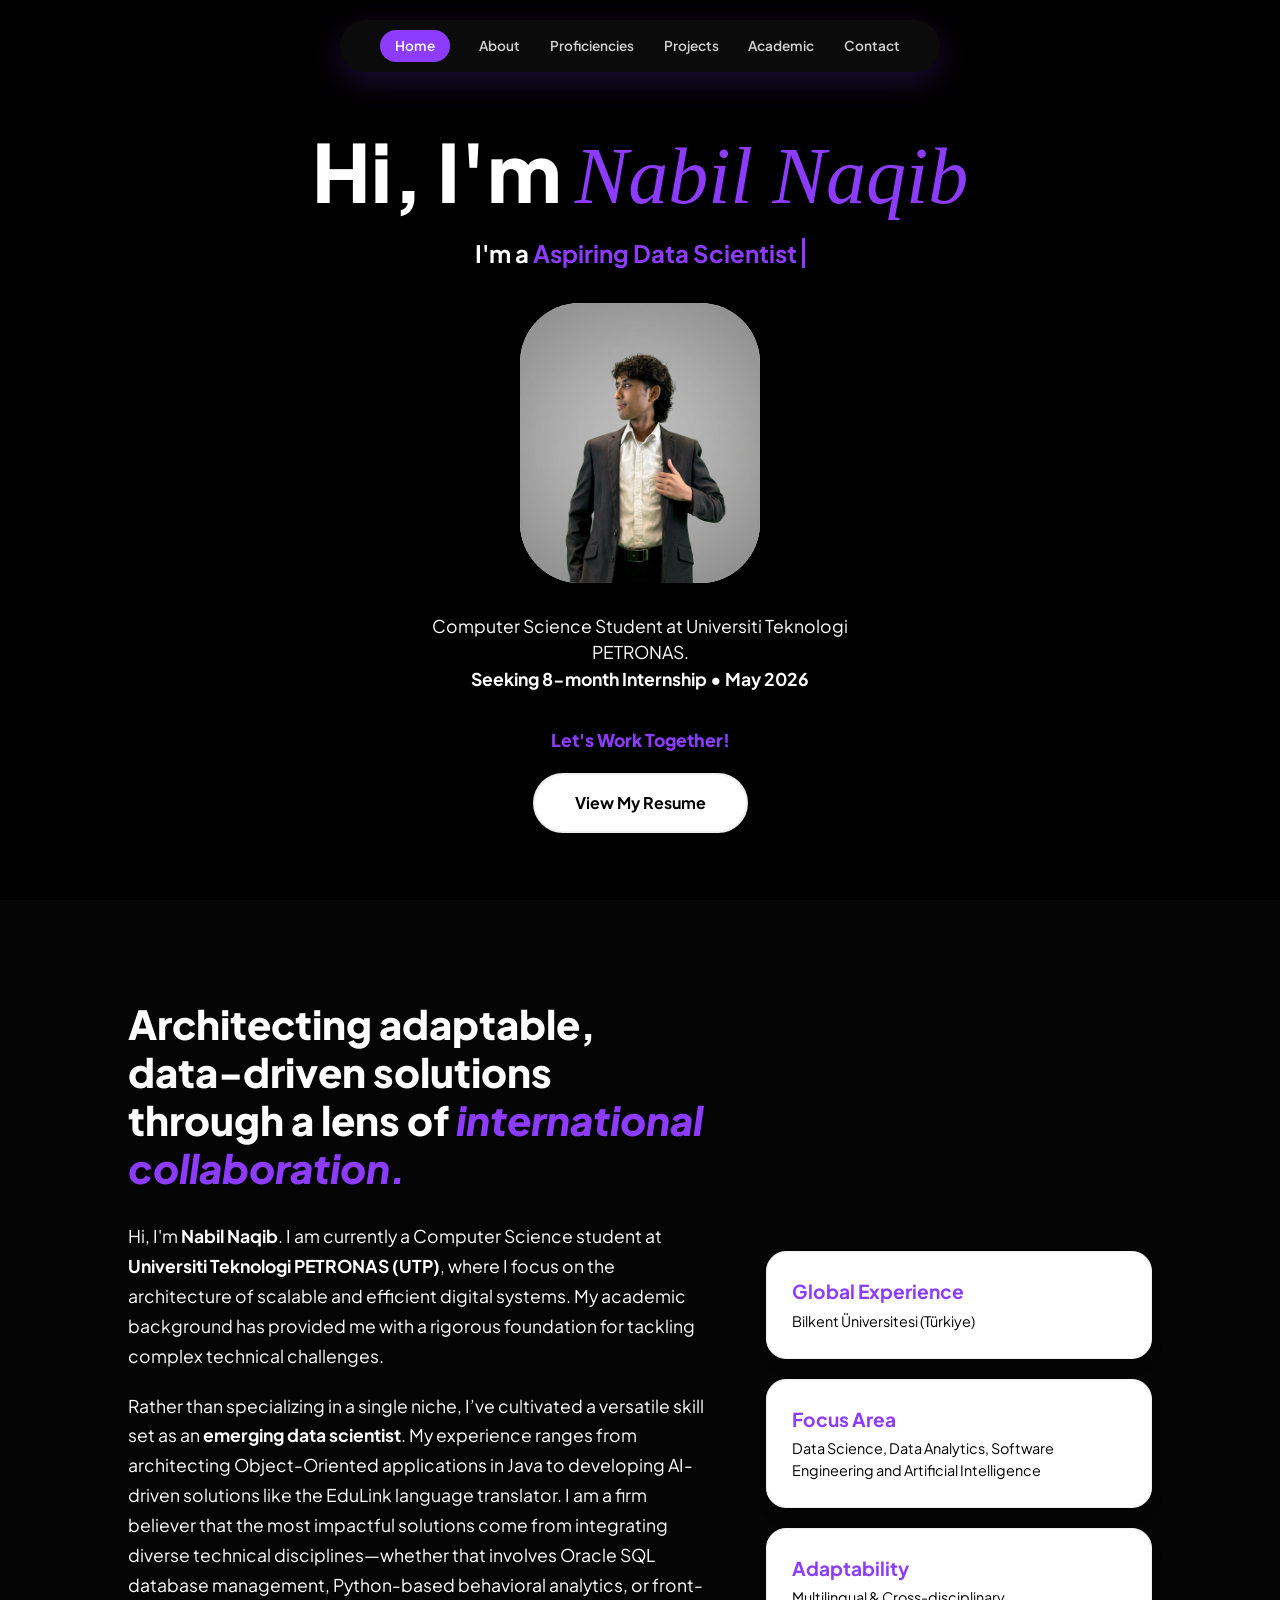
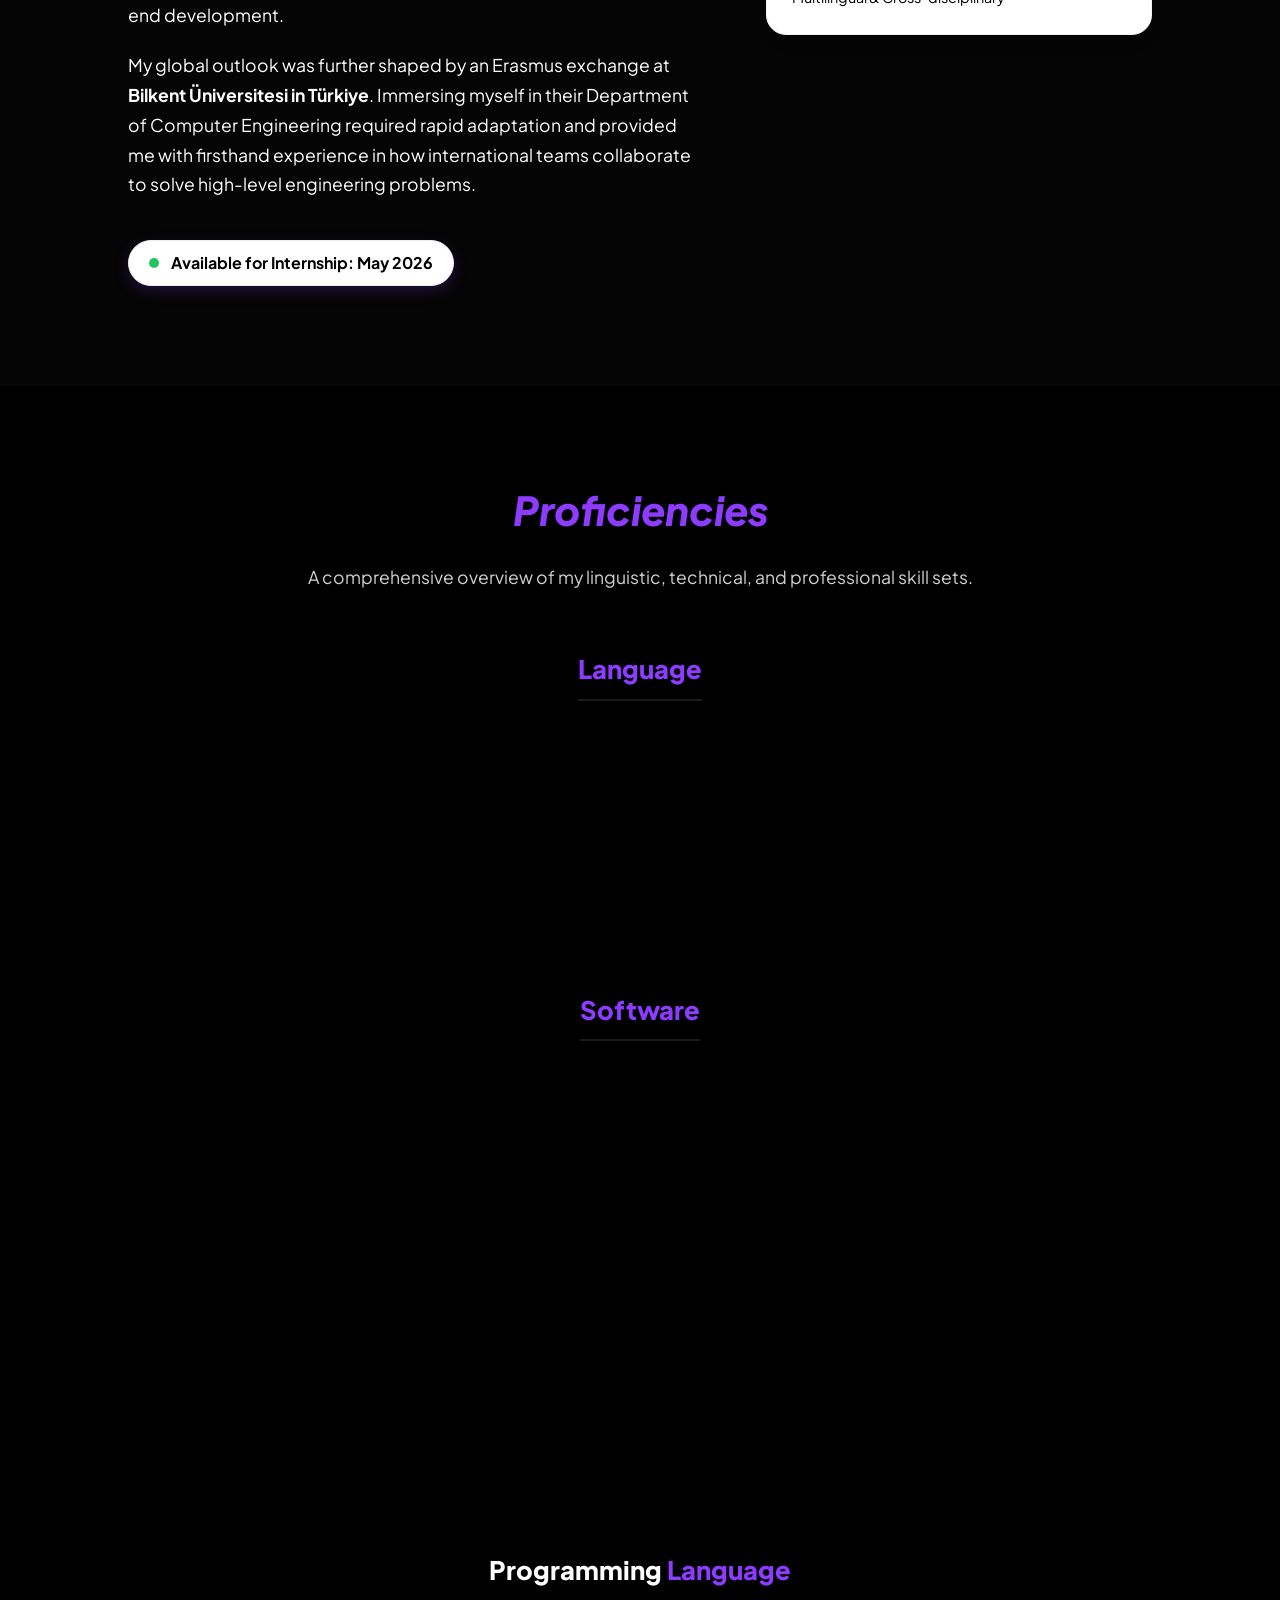
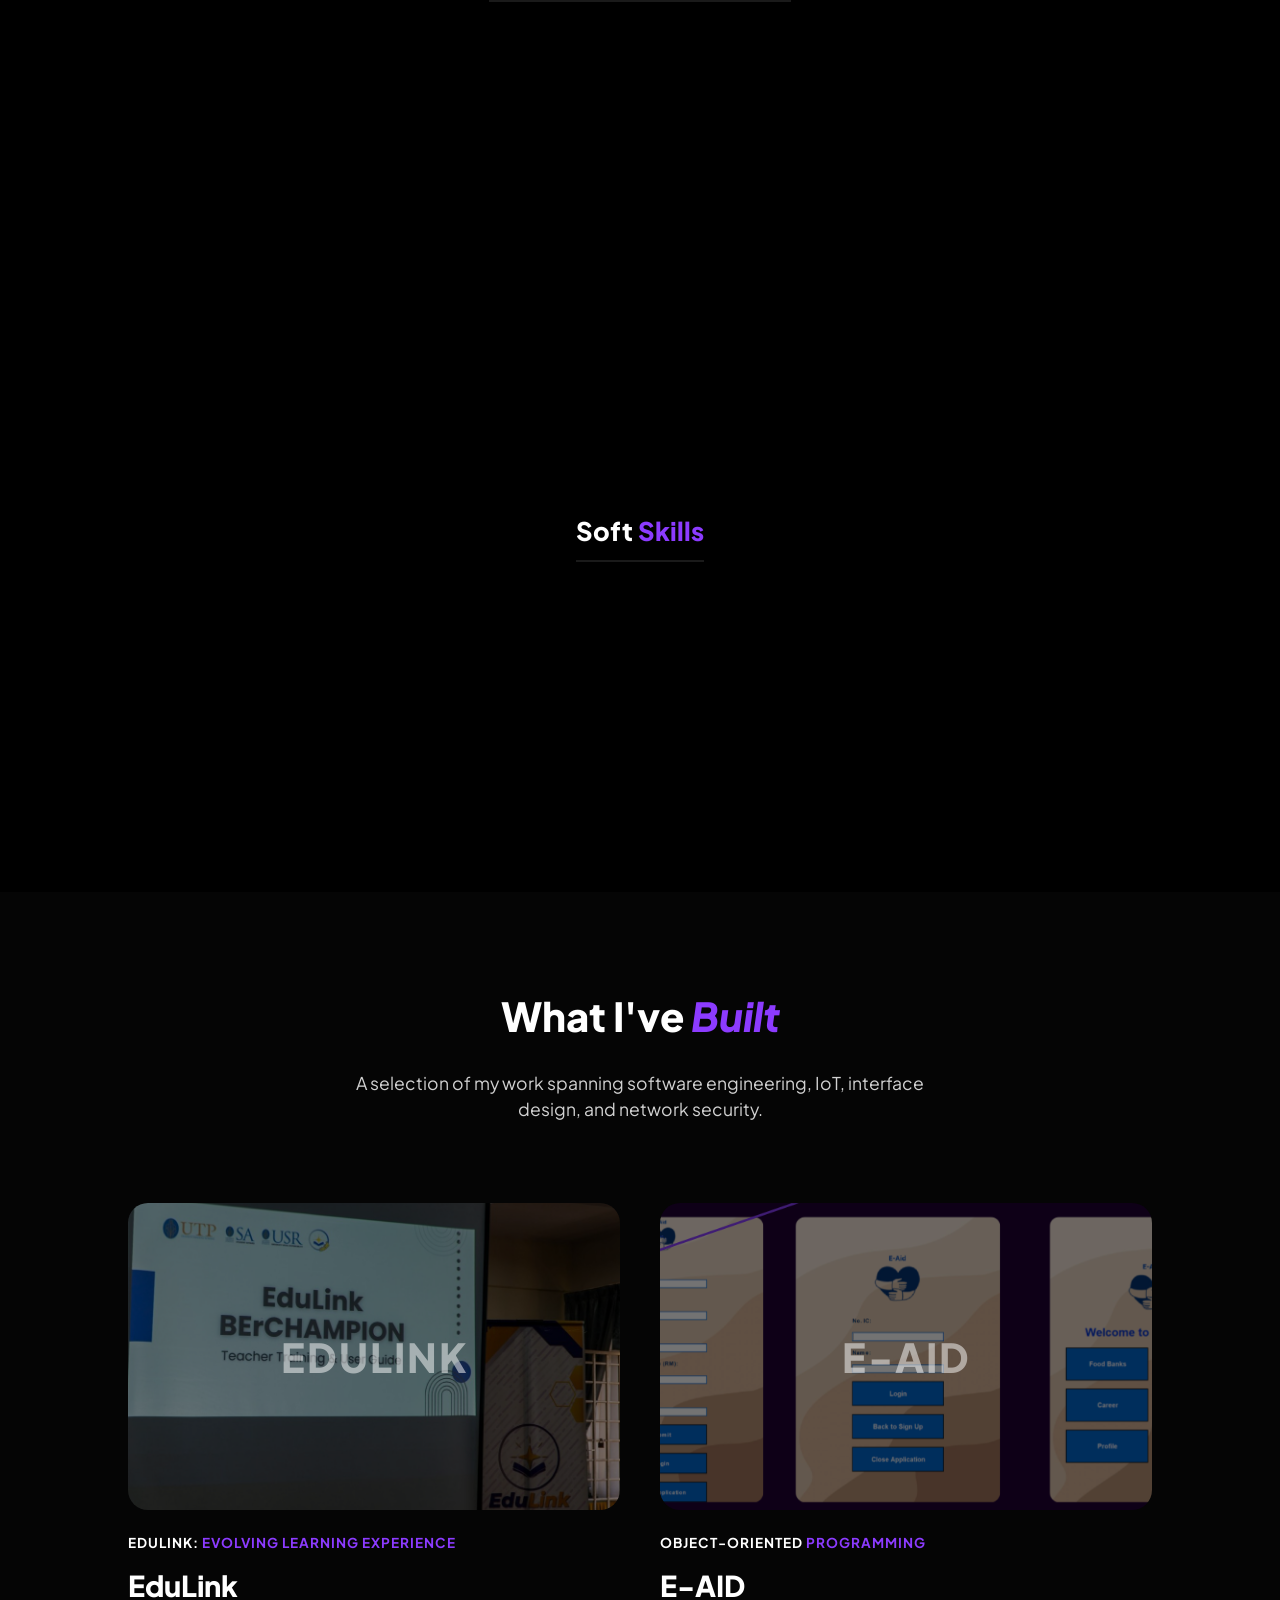
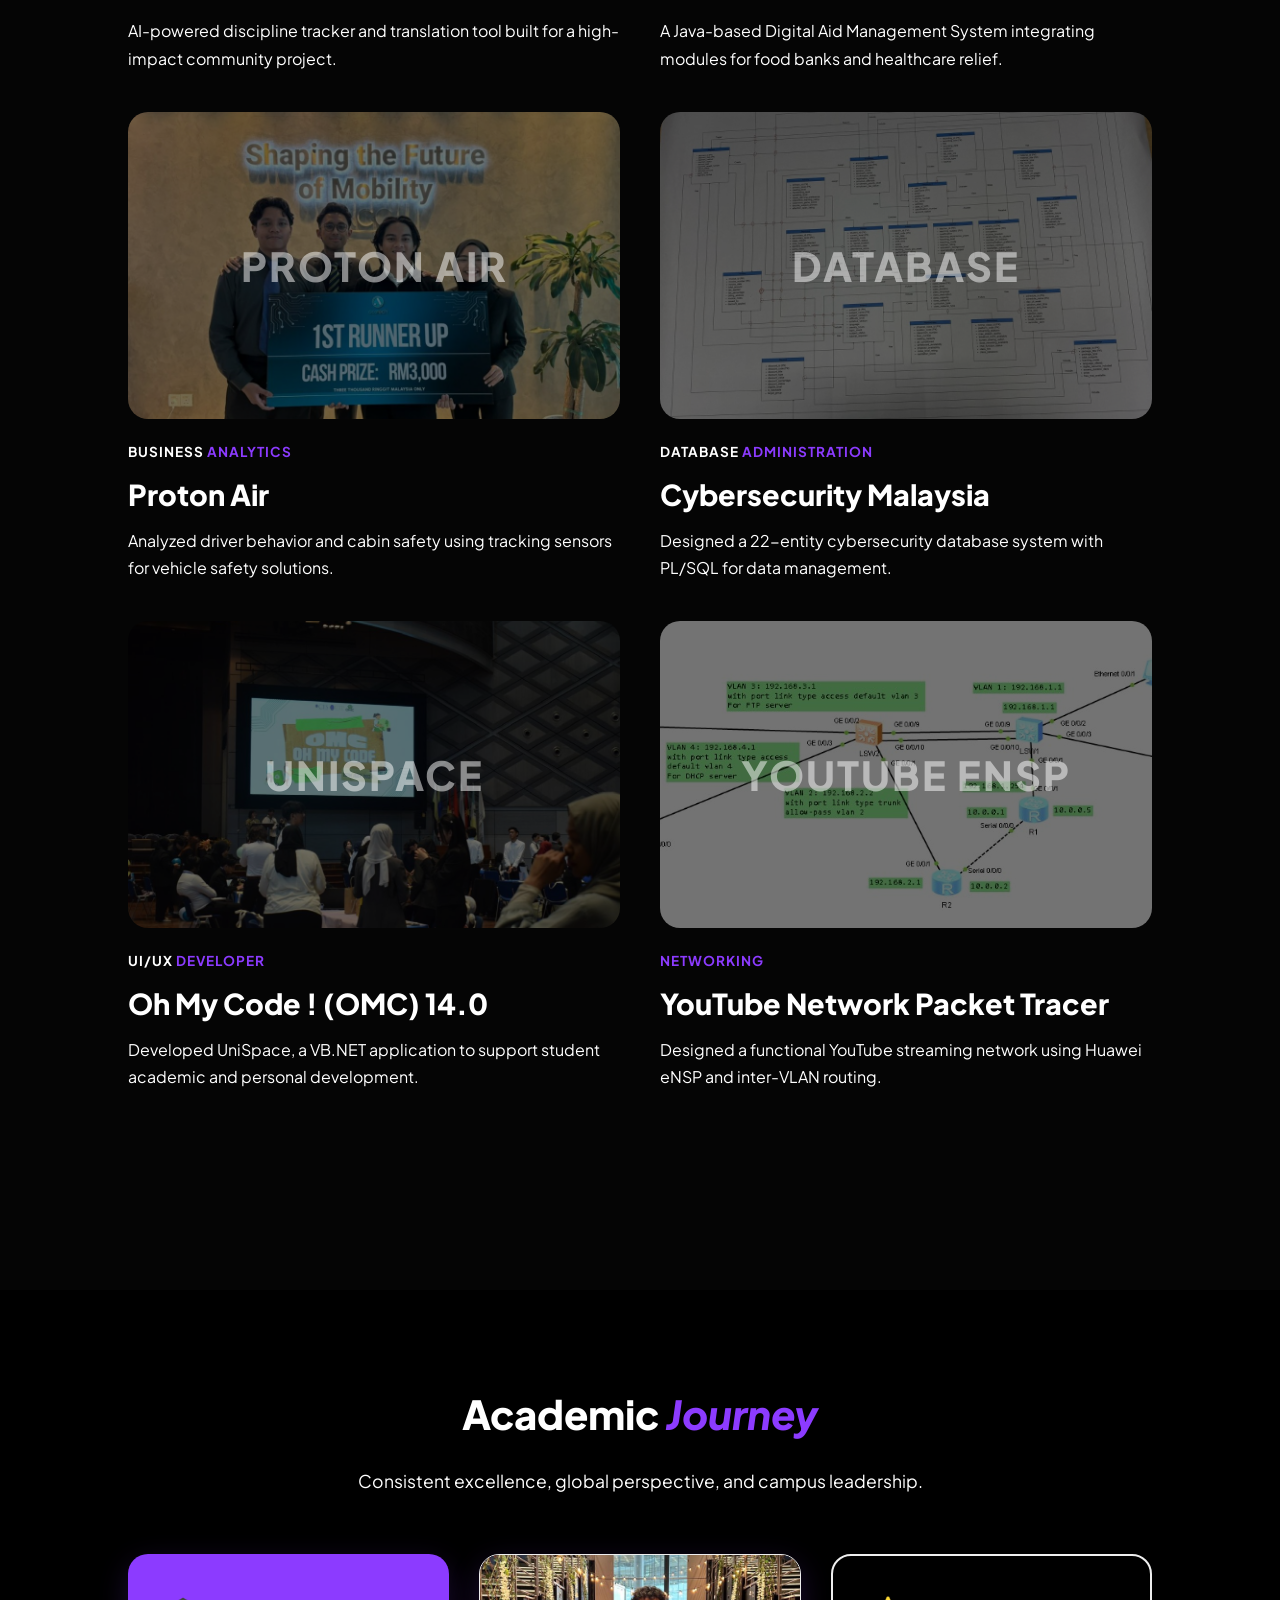
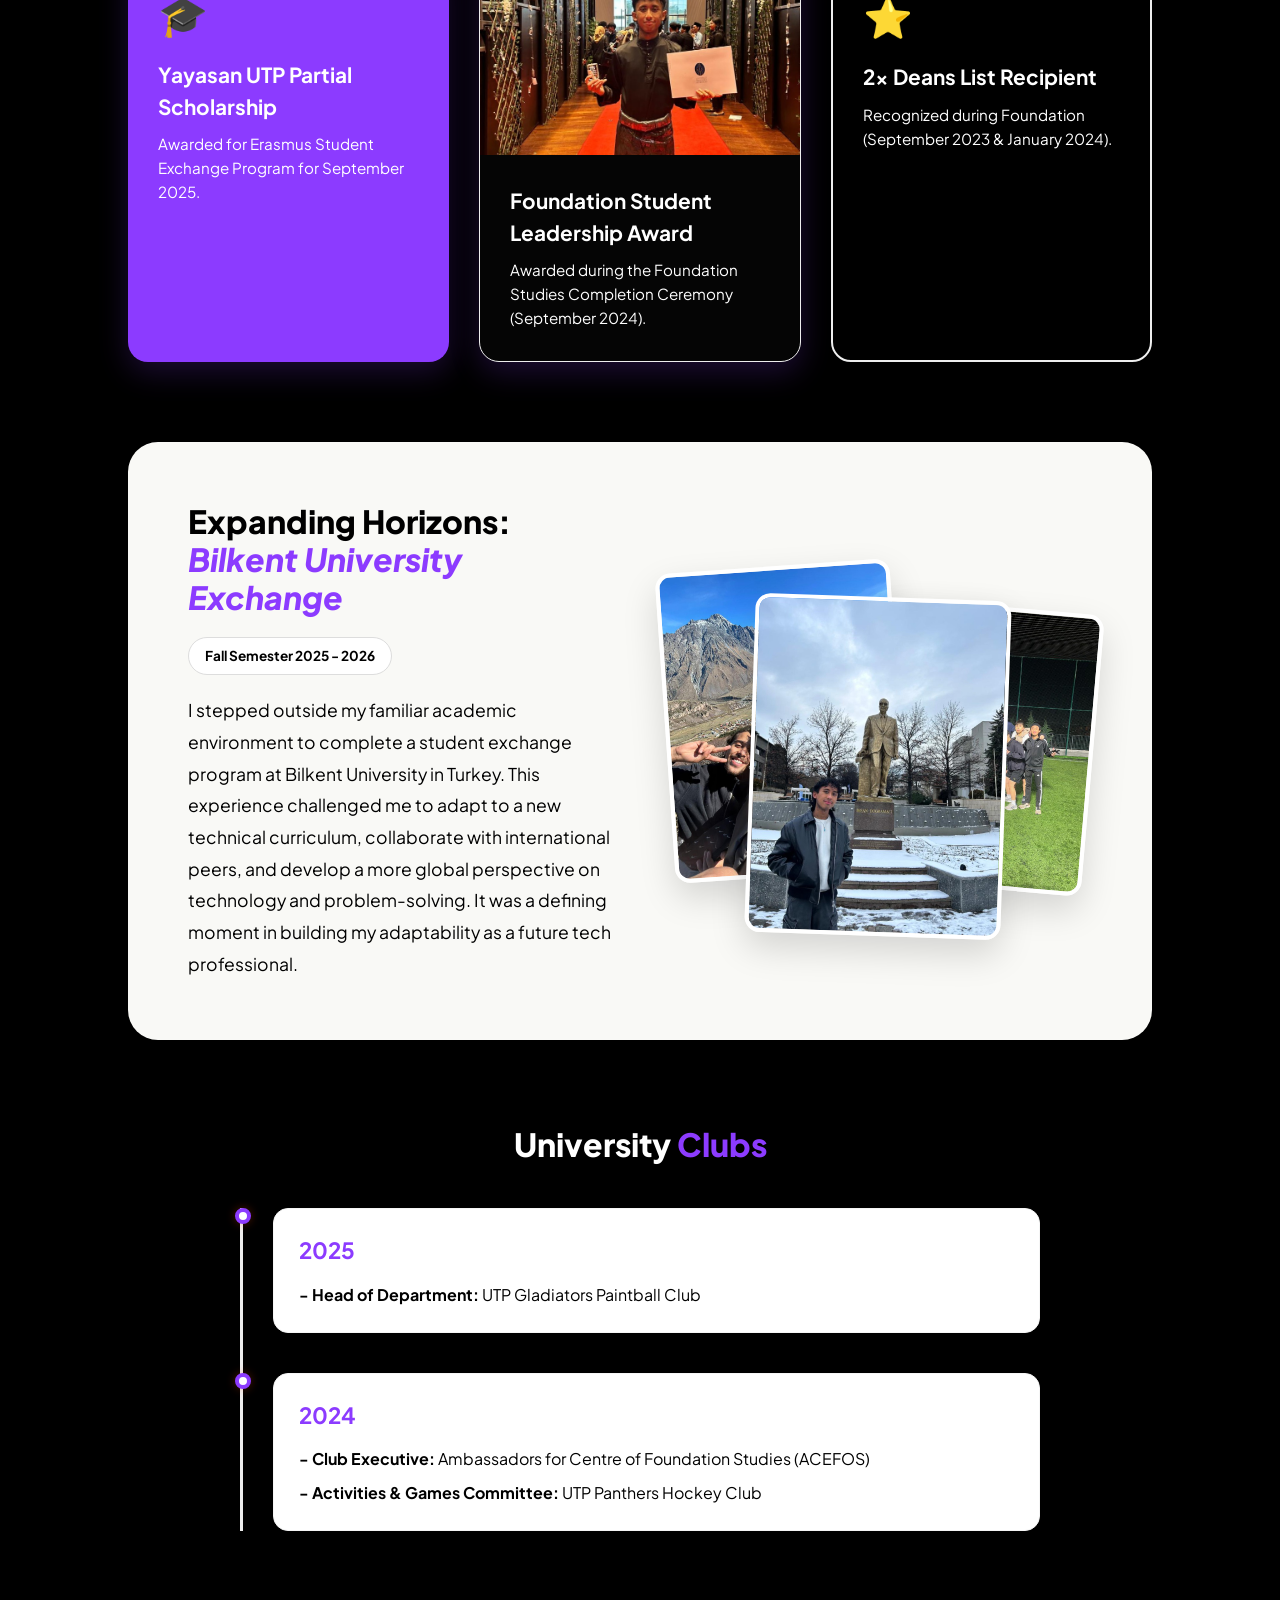
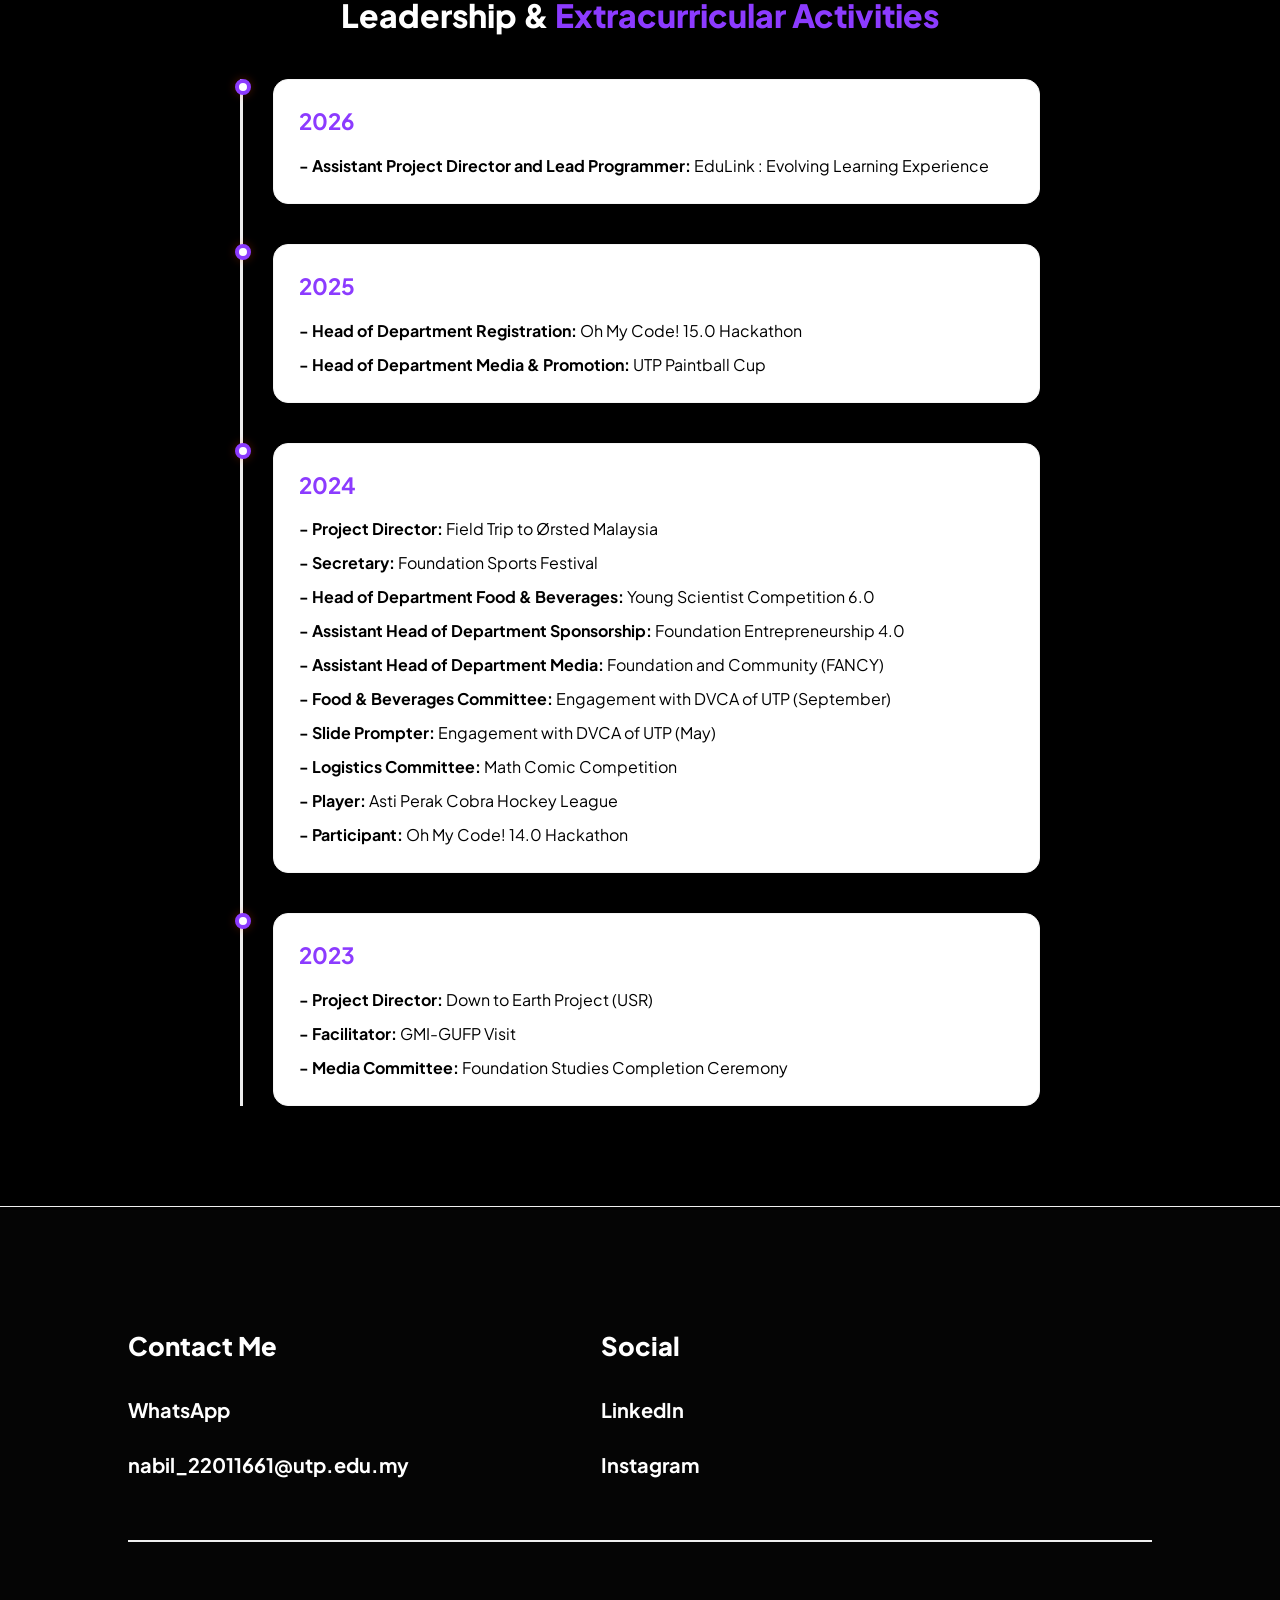
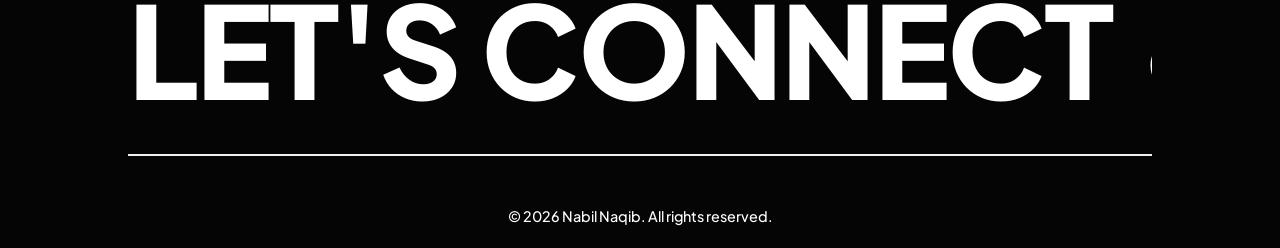
==== index.html @ effd1034 "Deploy nabilinhoo portfolio" ====
<!DOCTYPE html>
<html lang="en">

<head>
    <meta charset="UTF-8">
    <meta name="viewport" content="width=device-width, initial-scale=1.0">
    <title>Nabil Naqib | Portfolio</title>
    <link rel="stylesheet" href="style.css">
    <link href="https://fonts.googleapis.com/css2?family=Plus+Jakarta+Sans:wght@400;600;800&display=swap"
        rel="stylesheet">
</head>

<body>

    <nav class="navbar">
        <div class="nav-container">
            <a href="#home" class="nav-link active">Home</a>
            <a href="#about" class="nav-link">About</a>
            <a href="#proficiencies" class="nav-link">Proficiencies</a>
            <a href="#projects" class="nav-link">Projects</a>
            <a href="#academic" class="nav-link">Academic</a>
            <a href="#contact" class="nav-link">Contact</a>
        </div>
    </nav>

    <section id="home" class="hero zoom-section">
        <div class="hero-content">
            <h1 class="main-title">Hi, I'm <span class="purple-text">Nabil Naqib</span></h1>
            <h2 class="dynamic-text">I'm a <span id="typing-text"></span></h2>

            <div class="profile-container">
                <img src="profile.png" alt="Nabil Naqib" class="profile-img">
            </div>

            <p class="sub-headline">
                Computer Science Student at Universiti Teknologi PETRONAS. <br>
                <strong>Seeking 8-month Internship • May 2026</strong>
            </p>

            <div class="hero-btns">
                <div class="moving-text-wrapper">
                    <span class="moving-text">Let's Work Together!</span>
                </div>

                <a href="resume.pdf" target="_blank" class="btn-resume">View My Resume</a>
            </div>
        </div>
    </section>

    <section id="about" class="about-section zoom-section">
        <div class="about-container">
            <div class="about-text">
                <h2 class="section-title">Architecting adaptable, data-driven solutions through a lens of <span
                        class="highlight">international collaboration.</span></h2>
                <div class="bio-content">
                    <p>Hi, I'm <strong>Nabil Naqib</strong>. I am currently a Computer Science student at
                        <strong>Universiti Teknologi PETRONAS (UTP)</strong>, where I focus on the architecture of
                        scalable and efficient digital systems. My academic background has provided me with a rigorous
                        foundation for tackling complex technical challenges.
                    </p>

                    <p>Rather than specializing in a single niche, I’ve cultivated a versatile skill set as an
                        <strong>emerging data scientist</strong>. My experience ranges from architecting Object-Oriented
                        applications in Java to developing AI-driven solutions like the EduLink language translator. I
                        am a firm believer that the most impactful solutions come from integrating diverse technical
                        disciplines—whether that involves Oracle SQL database management, Python-based behavioral
                        analytics, or front-end development.
                    </p>

                    <p>My global outlook was further shaped by an Erasmus exchange at <strong>Bilkent Üniversitesi in
                            Türkiye</strong>. Immersing myself in their Department of Computer Engineering required
                        rapid adaptation and provided me with firsthand experience in how international teams
                        collaborate to solve high-level engineering problems.</p>
                </div>

                <div class="internship-badge">
                    <span class="pulse"></span> Available for Internship: May 2026
                </div>
            </div>

            <div class="about-stats">
                <div class="stat-card">
                    <h3>Global Experience</h3>
                    <p>Bilkent Üniversitesi (Türkiye)</p>
                </div>
                <div class="stat-card">
                    <h3>Focus Area</h3>
                    <p>Data Science, Data Analytics, Software Engineering and Artificial Intelligence</p>
                </div>
                <div class="stat-card">
                    <h3>Adaptability</h3>
                    <p>Multilingual & Cross-disciplinary</p>
                </div>
            </div>
        </div>
    </section>

    <section id="proficiencies" class="proficiencies-section zoom-section">
        <div class="proficiencies-header">
            <h2 class="section-title"><span class="highlight">Proficiencies</span></h2>
            <p>A comprehensive overview of my linguistic, technical, and professional skill sets.</p>
        </div>

        <div class="proficiencies-container">
            <!-- Language Category -->
            <div class="proficiency-category">
                <h3>Language</h3>
                <div class="skills-grid">
                    <div class="skill-card">
                        <div class="skill-card-inner">
                            <div class="skill-card-front">
                                <img src="https://cdn.jsdelivr.net/gh/lipis/flag-icons/flags/4x3/my.svg" alt="Malay"
                                    class="skill-icon">
                                <h4>Malay</h4>
                                <p>C1 (Native)</p>
                            </div>
                            <div class="skill-card-back">
                                <p class="back-text">Native fluency enables deep connection with local culture and professional sectors in Malaysia.</p>
                            </div>
                        </div>
                    </div>
                    <div class="skill-card">
                        <div class="skill-card-inner">
                            <div class="skill-card-front">
                                <img src="https://cdn.jsdelivr.net/gh/lipis/flag-icons/flags/4x3/gb.svg" alt="English"
                                    class="skill-icon">
                                <h4>English</h4>
                                <p>C1 (Fluent)</p>
                            </div>
                            <div class="skill-card-back">
                                <p class="back-text">Confident communication in global business and technical environments, essential for international collaboration.</p>
                            </div>
                        </div>
                    </div>
                    <div class="skill-card">
                        <div class="skill-card-inner">
                            <div class="skill-card-front">
                                <img src="https://cdn.jsdelivr.net/gh/lipis/flag-icons/flags/4x3/sa.svg" alt="Arabic"
                                    class="skill-icon">
                                <h4>Arabic</h4>
                                <p>A1 (Basic)</p>
                            </div>
                            <div class="skill-card-back">
                                <p class="back-text">Laying the foundation for cross-cultural networking and understanding diverse Middle Eastern markets.</p>
                            </div>
                        </div>
                    </div>
                    <div class="skill-card">
                        <div class="skill-card-inner">
                            <div class="skill-card-front">
                                <img src="https://cdn.jsdelivr.net/gh/lipis/flag-icons/flags/4x3/tr.svg" alt="Turkish"
                                    class="skill-icon">
                                <h4>Turkish</h4>
                                <p>A1 (Basic)</p>
                            </div>
                            <div class="skill-card-back">
                                <p class="back-text">Facilitates rapid cultural integration and professional networking within the Turkish tech landscape.</p>
                            </div>
                        </div>
                    </div>
                </div>
            </div>

            <!-- Software Category -->
            <div class="proficiency-category">
                <h3>Software</h3>
                <div class="skills-grid">
                    <div class="skill-card">
                        <div class="skill-card-inner">
                            <div class="skill-card-front">
                                <img src="https://upload.wikimedia.org/wikipedia/commons/4/44/Microsoft_Office_logo_%282018%E2%80%93present%29.svg" alt="Microsoft 365"
                                    class="skill-icon">
                                <h4>Microsoft 365</h4>
                            </div>
                            <div class="skill-card-back">
                                <p class="back-text">Proficiency in full-stack productivity tools ensures organized documentation and clear reporting.</p>
                            </div>
                        </div>
                    </div>
                    <div class="skill-card">
                        <div class="skill-card-inner">
                            <div class="skill-card-front">
                                <img src="https://upload.wikimedia.org/wikipedia/commons/5/59/Google_Workspace_Logo.svg" alt="Google Workspace"
                                    class="skill-icon">
                                <h4>Google Workspace</h4>
                            </div>
                            <div class="skill-card-back">
                                <p class="back-text">Enables seamless cloud-based collaboration and efficient team communication across time zones.</p>
                            </div>
                        </div>
                    </div>
                    <div class="skill-card">
                        <div class="skill-card-inner">
                            <div class="skill-card-front">
                                <img src="https://upload.wikimedia.org/wikipedia/commons/c/c9/Power_bi_logo_black.svg" alt="PowerBI"
                                    class="skill-icon">
                                <h4>PowerBI</h4>
                            </div>
                            <div class="skill-card-back">
                                <p class="back-text">Transforming raw data into actionable insights through dynamic visualizations for better decision-making.</p>
                            </div>
                        </div>
                    </div>
                    <div class="skill-card">
                        <div class="skill-card-inner">
                            <div class="skill-card-front">
                                <img src="https://www.huawei.com/Assets/CBG/img/logo.png" alt="Huawei eNSP"
                                    class="skill-icon">
                                <h4>Huawei eNSP</h4>
                            </div>
                            <div class="skill-card-back">
                                <p class="back-text">Hands-on experience in architecting and simulating complex, scalable network infrastructures.</p>
                            </div>
                        </div>
                    </div>
                    <div class="skill-card">
                        <div class="skill-card-inner">
                            <div class="skill-card-front">
                                <img src="https://cdn.jsdelivr.net/gh/devicons/devicon@latest/icons/oracle/oracle-original.svg"
                                    alt="Oracle SQL" class="skill-icon">
                                <h4>Oracle SQL</h4>
                            </div>
                            <div class="skill-card-back">
                                <p class="back-text">Expertise in managing large-scale, relational data systems for secure and efficient information retrieval.</p>
                            </div>
                        </div>
                    </div>
                    <div class="skill-card">
                        <div class="skill-card-inner">
                            <div class="skill-card-front">
                                <div class="skill-emoji">🌌</div>
                                <h4>Antigravity</h4>
                            </div>
                            <div class="skill-card-back">
                                <p class="back-text">Leveraging advanced agentic coding tools to accelerate development cycles and system architecture.</p>
                            </div>
                        </div>
                    </div>
                </div>
            </div>

            <!-- Programming Language Category -->
            <div class="proficiency-category">
                <h3><span class="white-text">Programming</span> Language</h3>
                <div class="skills-grid">
                    <div class="skill-card">
                        <div class="skill-card-inner">
                            <div class="skill-card-front">
                                <img src="https://cdn.jsdelivr.net/gh/devicons/devicon@latest/icons/python/python-original.svg"
                                    alt="Python" class="skill-icon">
                                <h4>Python</h4>
                            </div>
                            <div class="skill-card-back">
                                <p class="back-text">Versatile for data science, automation, and AI development, allowing for rapid prototyping.</p>
                            </div>
                        </div>
                    </div>
                    <div class="skill-card">
                        <div class="skill-card-inner">
                            <div class="skill-card-front">
                                <img src="https://cdn.jsdelivr.net/gh/devicons/devicon@latest/icons/visualstudio/visualstudio-plain.svg"
                                    alt="VB .NET" class="skill-icon">
                                <h4>VB .NET</h4>
                            </div>
                            <div class="skill-card-back">
                                <p class="back-text">Strong foundation in desktop application development and legacy system integration.</p>
                            </div>
                        </div>
                    </div>
                    <div class="skill-card">
                        <div class="skill-card-inner">
                            <div class="skill-card-front">
                                <img src="https://cdn.jsdelivr.net/gh/devicons/devicon@latest/icons/cplusplus/cplusplus-original.svg"
                                    alt="C++" class="skill-icon">
                                <h4>C++</h4>
                            </div>
                            <div class="skill-card-back">
                                <p class="back-text">Deep understanding of system-level performance and memory management for high-efficiency logic.</p>
                            </div>
                        </div>
                    </div>
                    <div class="skill-card">
                        <div class="skill-card-inner">
                            <div class="skill-card-front">
                                <img src="https://cdn.jsdelivr.net/gh/devicons/devicon@latest/icons/java/java-original.svg"
                                    alt="Java" class="skill-icon">
                                <h4>Java</h4>
                            </div>
                            <div class="skill-card-back">
                                <p class="back-text">Professional mastery of Object-Oriented patterns used in enterprise-level software systems.</p>
                            </div>
                        </div>
                    </div>
                    <div class="skill-card">
                        <div class="skill-card-inner">
                            <div class="skill-card-front">
                                <img src="https://cdn.jsdelivr.net/gh/devicons/devicon@latest/icons/javascript/javascript-original.svg"
                                    alt="JS" class="skill-icon">
                                <h4>JavaScript</h4>
                            </div>
                            <div class="skill-card-back">
                                <p class="back-text">Building interactive, dynamic user experiences and modern web application logic.</p>
                            </div>
                        </div>
                    </div>
                    <div class="skill-card">
                        <div class="skill-card-inner">
                            <div class="skill-card-front">
                                <img src="https://cdn.jsdelivr.net/gh/devicons/devicon@latest/icons/css3/css3-original.svg"
                                    alt="CSS" class="skill-icon">
                                <h4>CSS</h4>
                            </div>
                            <div class="skill-card-back">
                                <p class="back-text">Crafting beautiful, responsive, and user-centric interfaces with advanced styling techniques.</p>
                            </div>
                        </div>
                    </div>
                    <div class="skill-card">
                        <div class="skill-card-inner">
                            <div class="skill-card-front">
                                <img src="https://cdn.jsdelivr.net/gh/devicons/devicon@latest/icons/mysql/mysql-original.svg"
                                    alt="SQL" class="skill-icon">
                                <h4>SQL</h4>
                            </div>
                            <div class="skill-card-back">
                                <p class="back-text">Precision in data manipulation and query optimization for high-performance database backends.</p>
                            </div>
                        </div>
                    </div>
                    <div class="skill-card">
                        <div class="skill-card-inner">
                            <div class="skill-card-front">
                                <img src="https://cdn.jsdelivr.net/gh/devicons/devicon@latest/icons/html5/html5-original.svg"
                                    alt="HTML" class="skill-icon">
                                <h4>HTML</h4>
                            </div>
                            <div class="skill-card-back">
                                <p class="back-text">Semantic and accessible structuring of web content for universal digital experiences.</p>
                            </div>
                        </div>
                    </div>
                </div>
            </div>

            <!-- Soft Skills Category -->
            <div class="proficiency-category">
                <h3><span class="white-text">Soft</span> Skills</h3>
                <div class="skills-grid">
                    <div class="skill-card">
                        <div class="skill-card-inner">
                            <div class="skill-card-front">
                                <div class="skill-emoji">👑</div>
                                <h4>Leadership</h4>
                            </div>
                            <div class="skill-card-back">
                                <p class="back-text">Empowering teams by aligning technical goals with human potential for successful project delivery.</p>
                            </div>
                        </div>
                    </div>
                    <div class="skill-card">
                        <div class="skill-card-inner">
                            <div class="skill-card-front">
                                <div class="skill-emoji">🚀</div>
                                <h4>Growth Mindset</h4>
                            </div>
                            <div class="skill-card-back">
                                <p class="back-text">Driven by continuous learning and adaptability in the face of evolving technical landscapes.</p>
                            </div>
                        </div>
                    </div>
                    <div class="skill-card">
                        <div class="skill-card-inner">
                            <div class="skill-card-front">
                                <div class="skill-emoji">🧩</div>
                                <h4>Adaptability</h4>
                            </div>
                            <div class="skill-card-back">
                                <p class="back-text">Thriving in diverse environments, from national labs to international exchange programs.</p>
                            </div>
                        </div>
                    </div>
                    <div class="skill-card">
                        <div class="skill-card-inner">
                            <div class="skill-card-front">
                                <div class="skill-emoji">💼</div>
                                <h4>Work Ethic</h4>
                            </div>
                            <div class="skill-card-back">
                                <p class="back-text">Unwavering commitment to quality, discipline, and meeting project milestones with precision.</p>
                            </div>
                        </div>
                    </div>
                    <div class="skill-card">
                        <div class="skill-card-inner">
                            <div class="skill-card-front">
                                <div class="skill-emoji">⚖️</div>
                                <h4>Decision-making</h4>
                            </div>
                            <div class="skill-card-back">
                                <p class="back-text">Analyzing complex variables to take decisive action that balances risk and innovation.</p>
                            </div>
                        </div>
                    </div>
                </div>
            </div>
        </div>
    </section>

    <section id="projects" class="projects-section zoom-section">
        <div class="projects-header">
            <h2 class="section-title">What I've <span class="highlight">Built</span></h2>
            <p class="projects-sub">A selection of my work spanning software engineering, IoT, interface design, and
                network security.</p>
        </div>

        <div class="projects-grid">

            <div class="project-card">
                <div class="project-thumb theme-edulink">
                    <h2 class="thumb-title">EduLink</h2>
                    <div class="view-btn">VIEW PROJECT</div>
                </div>
                <div class="project-info">
                    <span class="project-category"><span class="white-text">EduLink:</span> <span
                            class="purple-text">Evolving Learning Experience</span></span>
                    <h3>EduLink</h3>
                    <p>AI-powered discipline tracker and translation tool built for a high-impact community project.</p>
                </div>
            </div>

            <div class="project-card">
                <div class="project-thumb theme-eaid">
                    <h2 class="thumb-title">E-AID</h2>
                    <div class="view-btn">VIEW PROJECT</div>
                </div>
                <div class="project-info">
                    <span class="project-category"><span class="white-text">Object-Oriented</span> <span
                            class="purple-text">Programming</span></span>
                    <h3>E-AID</h3>
                    <p>A Java-based Digital Aid Management System integrating modules for food banks and healthcare
                        relief.</p>
                </div>
            </div>

            <div class="project-card">
                <div class="project-thumb theme-proton">
                    <h2 class="thumb-title">Proton Air</h2>
                    <div class="view-btn">VIEW PROJECT</div>
                </div>
                <div class="project-info">
                    <span class="project-category"><span class="white-text">Business</span> <span
                            class="purple-text">Analytics</span></span>
                    <h3>Proton Air</h3>
                    <p>Analyzed driver behavior and cabin safety using tracking sensors for vehicle safety solutions.
                    </p>
                </div>
            </div>

            <div class="project-card">
                <div class="project-thumb theme-cyber">
                    <h2 class="thumb-title">Database</h2>
                    <div class="view-btn">VIEW PROJECT</div>
                </div>
                <div class="project-info">
                    <span class="project-category"><span class="white-text">Database</span> <span
                            class="purple-text">Administration</span></span>
                    <h3>Cybersecurity Malaysia</h3>
                    <p>Designed a 22-entity cybersecurity database system with PL/SQL for data management.</p>
                </div>
            </div>

            <div class="project-card">
                <div class="project-thumb theme-omc">
                    <h2 class="thumb-title">UniSpace</h2>
                    <div class="view-btn">VIEW PROJECT</div>
                </div>
                <div class="project-info">
                    <span class="project-category"><span class="white-text">UI/UX</span> <span
                            class="purple-text">Developer</span></span>
                    <h3>Oh My Code ! (OMC) 14.0</h3>
                    <p>Developed UniSpace, a VB.NET application to support student academic and personal development.
                    </p>
                </div>
            </div>

            <div class="project-card">
                <div class="project-thumb theme-ensp">
                    <h2 class="thumb-title">YouTube eNSP</h2>
                    <div class="view-btn">View Project <span>→</span></div>
                </div>
                <div class="project-info">
                    <span class="project-category">Networking</span>
                    <h3>YouTube Network Packet Tracer</h3>
                    <p>Designed a functional YouTube streaming network using Huawei eNSP and inter-VLAN routing.</p>
                </div>
            </div>

        </div>


    </section>

    <section id="academic" class="academic-section zoom-section">
        <div class="academic-header">
            <h2 class="section-title">Academic <span class="highlight">Journey</span></h2>
            <p class="academic-sub">Consistent excellence, global perspective, and campus leadership.</p>
        </div>

        <div class="highlights-grid">
            <div class="highlight-card brand-card">
                <div class="card-content">
                    <span class="card-icon">🎓</span>
                    <h3>Yayasan UTP Partial Scholarship</h3>
                    <p>Awarded for Erasmus Student Exchange Program for September 2025.</p>
                </div>
            </div>

            <div class="highlight-card image-card">
                <img src="award.jpg" alt="Foundation Student Leadership Award" class="award-img">
                <div class="card-content">
                    <h3>Foundation Student Leadership Award</h3>
                    <p>Awarded during the Foundation Studies Completion Ceremony (September 2024).</p>
                </div>
            </div>

            <div class="highlight-card outline-card">
                <div class="card-content">
                    <span class="card-icon">⭐</span>
                    <h3>2x Deans List Recipient</h3>
                    <p>Recognized during Foundation (September 2023 & January 2024).</p>
                </div>
            </div>
        </div>

        <div class="global-banner">
            <div class="global-text">
                <h3>Expanding Horizons: <br><span class="highlight" style="color: black;">Bilkent University
                        Exchange</span></h3>
                <span class="timeline-badge">Fall Semester 2025 - 2026</span>
                <p>I stepped outside my familiar academic environment to complete a student exchange program at Bilkent
                    University in Turkey. This experience challenged me to adapt to a new technical curriculum,
                    collaborate with international peers, and develop a more global perspective on technology and
                    problem-solving. It was a defining moment in building my adaptability as a future
                    tech professional.
                </p>
            </div>

            <div class="global-collage">
                <img src="turkey1.jpg" alt="Bilkent Exchange 1" class="collage-img img-1">
                <img src="turkey2.jpg" alt="Bilkent Exchange 2" class="collage-img img-2">
                <img src="turkey3.jpg" alt="Bilkent Exchange 3" class="collage-img img-3">
            </div>
        </div>

        <div class="timeline-container">
            <h3 class="timeline-title">University <span class="purple-text">Clubs</span></h3>
            <div class="timeline">
                <div class="timeline-item">
                    <div class="timeline-dot"></div>
                    <div class="timeline-content">
                        <h4>2025</h4>
                        <p><strong>- Head of Department:</strong> UTP Gladiators Paintball Club</p>
                    </div>
                </div>

                <div class="timeline-item">
                    <div class="timeline-dot"></div>
                    <div class="timeline-content">
                        <h4>2024</h4>
                        <p><strong>- Club Executive:</strong> Ambassadors for Centre of Foundation Studies (ACEFOS)</p>
                        <p><strong>- Activities & Games Committee:</strong> UTP Panthers Hockey Club</p>
                    </div>
                </div>
            </div>
        </div>

        <div class="timeline-container" style="margin-top: 60px;">
            <h3 class="timeline-title">Leadership & <span class="purple-text">Extracurricular Activities</span></h3>
            <div class="timeline">
                <div class="timeline-item">
                    <div class="timeline-dot"></div>
                    <div class="timeline-content">
                        <h4>2026</h4>
                        <p><strong>- Assistant Project Director and Lead Programmer:</strong> EduLink : Evolving Learning
                            Experience</p>
                    </div>
                </div>

                <div class="timeline-item">
                    <div class="timeline-dot"></div>
                    <div class="timeline-content">
                        <h4>2025</h4>
                        <p><strong>- Head of Department Registration:</strong> Oh My Code! 15.0 Hackathon</p>
                        <p><strong>- Head of Department Media & Promotion:</strong> UTP Paintball Cup</p>
                    </div>
                </div>

                <div class="timeline-item">
                    <div class="timeline-dot"></div>
                    <div class="timeline-content">
                        <h4>2024</h4>
                        <p><strong>- Project Director:</strong> Field Trip to Ørsted Malaysia</p>
                        <p><strong>- Secretary:</strong> Foundation Sports Festival </p>
                        <p><strong>- Head of Department Food & Beverages:</strong> Young Scientist Competition 6.0</p>
                        <p><strong>- Assistant Head of Department Sponsorship:</strong> Foundation Entrepreneurship 4.0
                        </p>
                        <p><strong>- Assistant Head of Department Media:</strong> Foundation and Community (FANCY)</p>
                        <p><strong>- Food & Beverages Committee:</strong> Engagement with DVCA of UTP (September)</p>
                        <p><strong>- Slide Prompter:</strong> Engagement with DVCA of UTP (May)</p>
                        <p><strong>- Logistics Committee:</strong> Math Comic Competition</p>
                        <p><strong>- Player:</strong> Asti Perak Cobra Hockey League</p>
                        <p><strong>- Participant:</strong> Oh My Code! 14.0 Hackathon</p>
                    </div>
                </div>

                <div class="timeline-item">
                    <div class="timeline-dot"></div>
                    <div class="timeline-content">
                        <h4>2023</h4>
                        <p><strong>- Project Director:</strong> Down to Earth Project (USR)</p>
                        <p><strong>- Facilitator:</strong> GMI-GUFP Visit</p>
                        <p><strong>- Media Committee:</strong> Foundation Studies Completion Ceremony</p>
                    </div>
                </div>
            </div>
        </div>
    </section>

    <footer id="contact" class="contact-section zoom-section">
        <div class="contact-container">
            <div class="contact-col">
                <h3 class="contact-title">Contact Me</h3>
                <a href="https://wa.me/601126116038" target="_blank"
                    class="contact-link hover-target" data-cursor="Chat on WhatsApp">WhatsApp</a>

                <a href="https://mail.google.com/mail/?view=cm&fs=1&to=nabil_22011661@utp.edu.my" target="_blank"
                    class="contact-link hover-target" data-cursor="Email Me">nabil_22011661@utp.edu.my</a>
            </div>

            <div class="contact-col">
                <h3 class="contact-title">Social</h3>
                <a href="https://www.linkedin.com/in/nabilnaqib/" target="_blank"
                    class="contact-link hover-target" data-cursor="Visit My LinkedIn Profile">LinkedIn</a>
                <a href="https://www.instagram.com/_nabilinho/" target="_blank" class="contact-link hover-target"
                    data-cursor="Follow on Instagram">Instagram</a>
            </div>
        </div>

        <div class="scrolling-text-container">
            <div class="scrolling-text">
                <h2>LET'S CONNECT • NABIL NAQIB • LET'S CONNECT • NABIL NAQIB • </h2>
                <h2>LET'S CONNECT • NABIL NAQIB • LET'S CONNECT • NABIL NAQIB • </h2>
            </div>
        </div>

        <div class="footer-bottom">
            <p>&copy; 2026 Nabil Naqib. All rights reserved.</p>
        </div>
    </footer>

    <div id="cursor-tap-hint" class="cursor-tap-hint"></div>

    <script src="script.js"></script>
</body>

</html>
---- style.css ----
:root {
    --primary-orange: #8C3BFF;
    --text-dark: #FFFFFF;
    --gray-text: #D1D1D1;
    --bright-grey: #E5E5E5;
}

.purple-text {
    color: var(--primary-orange);
}

.white-text {
    color: #FFFFFF;
}

* {
    margin: 0;
    padding: 0;
    box-sizing: border-box;
}

html {
    scroll-behavior: smooth;
}

body {
    font-family: 'Plus Jakarta Sans', sans-serif;
    background-color: #000000;
    color: #FFFFFF;
    line-height: 1.5;
    overflow-x: hidden;
}

/* Scroll Zoom Effect */
.zoom-section {
    opacity: 0.5;
    transform: scale(0.9);
    transition: all 0.8s cubic-bezier(0.4, 0, 0.2, 1);
    will-change: transform, opacity;
}

.zoom-in {
    opacity: 1;
    transform: scale(1);
}

/* Navbar */
.navbar {
    position: fixed;
    top: 20px;
    left: 50%;
    transform: translateX(-50%);
    background: rgba(13, 13, 13, 0.85);
    backdrop-filter: blur(10px);
    padding: 10px 25px;
    border-radius: 50px;
    box-shadow: 0 10px 30px rgba(140, 59, 255, 0.2);
    z-index: 1000;
    width: 90%;
    max-width: 600px;
}

.nav-container {
    display: flex;
    justify-content: space-around;
    align-items: center;
}

.nav-link {
    text-decoration: none;
    color: var(--gray-text);
    font-size: 0.85rem;
    font-weight: 600;
    transition: 0.3s;
}

.nav-link.active {
    background: var(--primary-orange);
    color: white;
    padding: 6px 15px;
    border-radius: 20px;
}

/* Hero Section */
.hero {
    min-height: 100vh;
    display: flex;
    flex-direction: column;
    align-items: center;
    justify-content: center;
    text-align: center;
    padding: 100px 20px 40px;
}

.eyebrow {
    color: #999;
    font-size: 0.8rem;
    font-weight: 700;
    text-transform: uppercase;
    letter-spacing: 2px;
    margin-bottom: 10px;
}

.main-title {
    font-size: clamp(3rem, 10vw, 5rem);
    font-weight: 800;
    line-height: 1.1;
}

.main-title span {
    font-style: italic;
    font-family: serif;
    font-weight: 400;
}

.dynamic-text {
    font-size: 1.5rem;
    margin: 15px 0 30px;
    color: #FFFFFF;
    min-height: 1.6em;
}

#typing-text {
    color: var(--primary-orange);
    border-right: 3px solid var(--primary-orange);
    padding-right: 5px;
}

.profile-container {
    width: 240px;
    height: 280px;
    margin: 0 auto 30px;
    background: #e9e9e1;
    border-radius: 60px;
    overflow: hidden;
    box-shadow: 0 20px 40px rgba(0, 0, 0, 0.08);
}

.profile-img {
    width: 100%;
    height: 100%;
    object-fit: cover;
    display: block;
}

.sub-headline {
    max-width: 500px;
    margin: 0 auto 35px;
    color: #FFFFFF;
    font-size: 1.1rem;
}

.sub-headline strong {
    color: #FFFFFF;
}

.hero-btns {
    display: flex;
    flex-direction: column;
    align-items: center;
    gap: 20px;
}

.moving-text {
    display: inline-block;
    font-weight: 800;
    color: var(--primary-orange);
    animation: bounce 2s ease-in-out infinite;
    font-size: 1.1rem;
}

@keyframes bounce {

    0%,
    100% {
        transform: translateY(0);
    }

    50% {
        transform: translateY(-8px);
        text-shadow: 0 10px 15px rgba(255, 77, 0, 0.2);
    }
}

.btn-resume {
    text-decoration: none;
    padding: 16px 40px;
    background: white;
    color: #000000;
    border: 2px solid #eee;
    border-radius: 50px;
    font-weight: 700;
    transition: all 0.3s ease;
}

.btn-resume:hover {
    transform: scale(1.05);
    border-color: #ccc;
    background: #fafafa;
}

/* About Section */
.about-section {
    padding: 100px 10%;
    background-color: #050505;
}

.about-container {
    display: grid;
    grid-template-columns: 1.2fr 0.8fr;
    gap: 60px;
    align-items: center;
}

.section-title {
    font-size: 2.5rem;
    font-weight: 800;
    margin-bottom: 30px;
    line-height: 1.2;
}

.highlight {
    color: var(--primary-orange);
    font-style: italic;
}

.bio-content p {
    margin-bottom: 20px;
    color: #FFFFFF;
    font-size: 1.1rem;
    line-height: 1.7;
}

.internship-badge {
    display: inline-flex;
    align-items: center;
    background: #fff;
    padding: 10px 20px;
    border-radius: 30px;
    border: 1px solid #eee;
    font-weight: 700;
    margin-top: 20px;
    box-shadow: 0 5px 15px rgba(140, 59, 255, 0.2);
    color: #000000;
}

.pulse {
    width: 10px;
    height: 10px;
    background: #22c55e;
    border-radius: 50%;
    margin-right: 12px;
    animation: pulse-animation 2s infinite;
}

@keyframes pulse-animation {
    0% {
        box-shadow: 0 0 0 0 rgba(34, 197, 94, 0.4);
    }

    70% {
        box-shadow: 0 0 0 10px rgba(34, 197, 94, 0);
    }

    100% {
        box-shadow: 0 0 0 0 rgba(34, 197, 94, 0);
    }
}

.about-stats {
    display: flex;
    flex-direction: column;
    gap: 20px;
}

.stat-card {
    background: white;
    padding: 25px;
    border-radius: 20px;
    border: 1px solid #f0f0f0;
    transition: 0.3s ease;
    box-shadow: 0 10px 30px rgba(0, 0, 0, 0.02);
}

.stat-card:hover {
    transform: translateX(-10px);
    border-color: var(--primary-orange);
}

.stat-card h3 {
    font-size: 1.2rem;
    margin-bottom: 5px;
    color: var(--primary-orange);
}

.stat-card p {
    color: #000000;
    font-size: 0.9rem;
}

/* Stack Section */
.stack-section {
    padding: 100px 10%;
    background-color: #000000;
}

.stack-header {
    text-align: center;
    margin-bottom: 60px;
}

.stack-header p {
    color: #FFFFFF;
    font-size: 1.1rem;
    margin-top: 10px;
}

.stack-grid {
    display: grid;
    grid-template-columns: repeat(auto-fit, minmax(260px, 1fr));
    gap: 30px;
}

/* The hover lift transition is added here */
.flip-card {
    background-color: transparent;
    height: 250px;
    perspective: 1000px;
    cursor: pointer;
    transition: transform 0.3s ease;
}

.flip-card:hover {
    transform: translateY(-10px);
    /* Brings the card forward aesthetically */
}

.flip-card-inner {
    position: relative;
    width: 100%;
    height: 100%;
    text-align: center;
    transition: transform 0.6s cubic-bezier(0.4, 0.2, 0.2, 1);
    transform-style: preserve-3d;
}

.flip-card.flipped .flip-card-inner {
    transform: rotateY(180deg);
}

.flip-card-front,
.flip-card-back {
    position: absolute;
    width: 100%;
    height: 100%;
    -webkit-backface-visibility: hidden;
    backface-visibility: hidden;
    border-radius: 20px;
    box-shadow: 0 10px 30px rgba(0, 0, 0, 0.06);
    display: flex;
    flex-direction: column;
    align-items: center;
    justify-content: center;
    padding: 25px;
}

.flip-card-front {
    background: #050505;
    border: 1px solid #eee;
}

.flip-card-back {
    background: white;
    transform: rotateY(180deg);
    border: 2px solid var(--primary-orange);
}

.flip-card-back p {
    font-size: 0.95rem;
    line-height: 1.6;
    color: #444;
}

.tech-logo {
    width: 65px;
    height: 65px;
    margin-bottom: 15px;
    object-fit: contain;
}

.logo-group {
    display: flex;
    gap: 15px;
    margin-bottom: 15px;
}

.tech-logo.small {
    width: 45px;
    height: 45px;
}

.flip-card-front h3 {
    font-size: 1.2rem;
    color: var(--text-dark);
    margin-bottom: 15px;
}

/* 🚨 The Missing Cursor CSS 🚨 */
.cursor-tap-hint {
    position: fixed;
    top: 0;
    left: 0;
    background: var(--primary-orange);
    color: white;
    padding: 8px 16px;
    border-radius: 30px;
    font-size: 0.85rem;
    font-weight: 700;
    pointer-events: none;
    opacity: 0;
    transition: opacity 0.2s ease, background 0.2s ease, color 0.2s ease;
    z-index: 9999;
    box-shadow: 0 4px 15px rgba(255, 77, 0, 0.3);
}

/* Mobile Adjustments */
@media (max-width: 900px) {
    .about-container {
        grid-template-columns: 1fr;
        text-align: center;
    }

    .internship-badge {
        justify-content: center;
    }

    .stat-card:hover {
        transform: translateY(-5px);
    }

    .navbar {
        padding: 10px 15px;
    }

    .nav-link {
        font-size: 0.75rem;
    }

    /* Hide custom cursor on mobile since there is no mouse */
    .cursor-tap-hint {
        display: none !important;
    }
}

/* Contact Section & Footer */
.contact-section {
    padding: 120px 10% 20px;
    background-color: #050505;
    position: relative;
    overflow: hidden;
    border-top: 1px solid #f0f0f0;
}

.contact-container {
    display: flex;
    justify-content: flex-start;
    gap: 15vw;
    margin-bottom: 60px;
}

.contact-col {
    display: flex;
    flex-direction: column;
    gap: 25px;
}

.contact-title {
    font-size: 1.6rem;
    font-weight: 800;
    color: var(--text-dark);
    margin-bottom: 5px;
}

.contact-link {
    text-decoration: none;
    color: #FFFFFF;
    font-size: 1.25rem;
    font-weight: 700;
    /* Made slightly bolder! */
    transition: color 0.3s ease, transform 0.3s ease;
    width: fit-content;
}

.contact-link:hover {
    color: var(--primary-orange);
    transform: translateX(5px);
}

/* 🚨 NEW Scrolling Marquee Animation 🚨 */
.scrolling-text-container {
    overflow: hidden;
    white-space: nowrap;
    width: 100%;
    border-top: 2px solid #f0f0f0;
    border-bottom: 2px solid #f0f0f0;
    padding: 10px 0;
}

.scrolling-text {
    display: inline-block;
    animation: scroll-left 25s linear infinite;
}

.scrolling-text h2 {
    display: inline-block;
    font-size: 10vw;
    /* Huge aesthetic text */
    font-weight: 900;
    color: var(--text-dark);
    margin: 0;
    letter-spacing: -2px;
}

/* The magic that makes it slide smoothly */
@keyframes scroll-left {
    0% {
        transform: translateX(0);
    }

    100% {
        transform: translateX(-50%);
    }
}

/* Footer Bottom Elements */
.footer-bottom {
    margin-top: 30px;
    text-align: center;
    padding-top: 20px;
    color: #FFFFFF;
    font-size: 0.9rem;
    font-weight: 500;
}

/* Mobile Adjustments */
@media (max-width: 768px) {
    .contact-container {
        flex-direction: column;
        gap: 50px;
    }

    .scrolling-text h2 {
        font-size: 14vw;
        letter-spacing: -1px;
    }
}

/* Projects Section */
.projects-section {
    padding: 100px 10%;
    background-color: #050505;
}

.projects-header {
    text-align: center;
    margin-bottom: 80px;
}

.projects-sub {
    color: var(--gray-text);
    font-size: 1.1rem;
    margin-top: 15px;
    max-width: 600px;
    margin-left: auto;
    margin-right: auto;
}

/* Projects Grid */
.projects-grid {
    display: grid;
    grid-template-columns: repeat(2, 1fr);
    gap: 40px;
    margin-bottom: 100px;
}

.project-card {
    display: flex;
    flex-direction: column;
    gap: 20px;
}

/* The Monochromatic Thumbnail */
.project-thumb {
    width: 100%;
    aspect-ratio: 16 / 10;
    border-radius: 20px;
    position: relative;
    overflow: hidden;
    cursor: pointer;
    display: flex;
    align-items: center;
    justify-content: center;
    transition: transform 0.4s cubic-bezier(0.4, 0, 0.2, 1);
}

.project-thumb:hover {
    transform: scale(0.98);
    /* Slight press effect on hover */
}

/* Professional One-Color Themes */
.theme-dark {
    background: linear-gradient(135deg, #1a1a1a, #2d2d2d);
}

.theme-edulink {
    background: linear-gradient(rgba(0, 0, 0, 0.5), rgba(0, 0, 0, 0.5)), url('edulink_thumb.jpg');
    background-size: cover;
    background-position: center;
}

.theme-proton {
    background: linear-gradient(rgba(0, 0, 0, 0.55), rgba(0, 0, 0, 0.55)), url('proton_thumb.jpg');
    background-size: cover;
    background-position: center;
}

.theme-omc {
    background: linear-gradient(rgba(0, 0, 0, 0.55), rgba(0, 0, 0, 0.55)), url('omc_thumb.jpg');
    background-size: cover;
    background-position: center;
}

.theme-ensp {
    background: linear-gradient(rgba(0, 0, 0, 0.55), rgba(0, 0, 0, 0.55)), url('ensp_thumb.jpg');
    background-size: cover;
    background-position: center;
}

.theme-cyber {
    background: linear-gradient(rgba(0, 0, 0, 0.55), rgba(0, 0, 0, 0.55)), url('cyber_thumb.jpg');
    background-size: cover;
    background-position: center;
}

.theme-eaid {
    background: linear-gradient(rgba(0, 0, 0, 0.55), rgba(0, 0, 0, 0.55)), url('eaid_thumb.png');
    background-size: cover;
    background-position: center;
}

.theme-slate {
    background: linear-gradient(135deg, #2c3e50, #34495e);
}

.theme-navy {
    background: linear-gradient(135deg, #1a252c, #212f3d);
}

.theme-charcoal {
    background: linear-gradient(135deg, #303030, #424242);
}

.thumb-title {
    color: rgba(255, 255, 255, 0.5);
    font-size: 2.5rem;
    font-weight: 800;
    letter-spacing: 2px;
    text-transform: uppercase;
    transition: opacity 0.3s ease;
}

/* The Circular Hover Button (From Video) */
.view-btn {
    position: absolute;
    top: 50%;
    left: 50%;
    transform: translate(-50%, -50%) scale(0.5);
    background: white;
    color: black;
    padding: 12px 35px;
    border-radius: 50px;
    font-weight: 800;
    font-size: 1rem;
    text-transform: uppercase;
    letter-spacing: 1px;
    opacity: 0;
    transition: all 0.3s cubic-bezier(0.4, 0, 0.2, 1);
    display: flex;
    align-items: center;
    gap: 10px;
    box-shadow: 0 10px 30px rgba(255, 255, 255, 0.4);
    pointer-events: none;
    /* Let clicks pass through to the card */
}

.project-thumb:hover .thumb-title {
    opacity: 0;
}

.project-thumb:hover .view-btn {
    opacity: 1;
    transform: translate(-50%, -50%) scale(1);
}

/* Project Text Info */
.project-category {
    font-size: 0.85rem;
    font-weight: 700;
    color: var(--primary-orange);
    text-transform: uppercase;
    letter-spacing: 1px;
}

.project-info h3 {
    font-size: 1.8rem;
    font-weight: 800;
    margin: 10px 0;
    color: #FFFFFF;
}

.project-info p {
    color: #FFFFFF;
    font-size: 1rem;
    line-height: 1.7;
}

/* Archive Section Update */
.archive-section {
    border-top: 1px solid #eee;
    padding-top: 60px;
}

.archive-content {
    display: none;
    /* Hidden by default */
    opacity: 0;
    transition: opacity 0.5s ease;
}

.archive-content.show {
    display: block;
    animation: fadeIn 0.5s ease forwards;
}

@keyframes fadeIn {
    to {
        opacity: 1;
    }
}

.archive-title {
    font-size: 2rem;
    font-weight: 800;
    margin-bottom: 40px;
    text-align: center;
}

.archive-list {
    display: flex;
    flex-direction: column;
    gap: 20px;
    max-width: 800px;
    margin: 0 auto;
}

.archive-item {
    padding: 30px;
    background: white;
    border: 1px solid #eee;
    border-radius: 15px;
    transition: all 0.3s ease;
}

.archive-item:hover {
    border-color: var(--primary-orange);
    box-shadow: 0 5px 15px rgba(255, 77, 0, 0.05);
}

.archive-item h4 {
    font-size: 1.3rem;
    font-weight: 800;
    color: var(--text-dark);
    margin-bottom: 8px;
}

.archive-item p {
    color: #A0A0A0;
    font-size: 1rem;
    line-height: 1.6;
}

/* View More Projects Button */
#view-more-btn {
    background-color: var(--text-dark);
    /* Sleek dark button */
    color: white;
    border: none;
    padding: 16px 40px;
    border-radius: 50px;
    font-size: 1.1rem;
    font-weight: 700;
    cursor: pointer;
    /* Makes it clickable with the hand icon */
    transition: all 0.3s ease;
    box-shadow: 0 10px 20px rgba(0, 0, 0, 0.08);
    position: relative;
    z-index: 20;
    /* Ensures nothing overlaps it */
}

#view-more-btn:hover {
    background-color: var(--primary-orange);
    /* Turns your brand orange on hover */
    transform: translateY(-3px);
    box-shadow: 0 15px 25px rgba(255, 77, 0, 0.2);
}

/* Mobile Adjustments */
@media (max-width: 900px) {
    .projects-grid {
        grid-template-columns: 1fr;
    }

    .project-thumb {
        aspect-ratio: 4 / 3;
    }

    .thumb-title {
        font-size: 1.8rem;
    }
}

/* Academic Section */
.academic-section {
    padding: 100px 10%;
    background-color: #000000;
}

.academic-header {
    text-align: center;
    margin-bottom: 60px;
}

.academic-sub {
    color: #FFFFFF;
    font-size: 1.1rem;
    margin-top: 10px;
}

/* Highlights Grid */
.highlights-grid {
    display: grid;
    grid-template-columns: repeat(auto-fit, minmax(300px, 1fr));
    gap: 30px;
    margin-bottom: 80px;
}

.highlight-card {
    border-radius: 20px;
    overflow: hidden;
    box-shadow: 0 10px 30px rgba(140, 59, 255, 0.2);
    transition: transform 0.3s ease;
    display: flex;
    flex-direction: column;
}

.highlight-card:hover {
    transform: translateY(-10px);
}

.card-content {
    padding: 30px;
    flex-grow: 1;
}

.card-icon {
    font-size: 2.5rem;
    display: block;
    margin-bottom: 15px;
}

.highlight-card h3 {
    font-size: 1.3rem;
    margin-bottom: 10px;
}

.highlight-card p {
    font-size: 0.95rem;
    line-height: 1.6;
}

/* Context Overrides - High Specificity */
.about-stats .highlight-card h3 {
    color: var(--primary-orange) !important;
}

.about-stats .highlight-card p {
    color: #000000 !important;
}

.highlights-grid .highlight-card:not(.brand-card) h3,
.highlights-grid .highlight-card:not(.brand-card) p {
    color: #FFFFFF !important;
}

/* Special Card Styles */
.brand-card {
    background: var(--primary-orange);
    color: white;
}

.brand-card h3,
.brand-card p {
    color: white;
}

.outline-card {
    background: transparent;
    border: 2px solid #eee;
    box-shadow: none;
}

.image-card {
    background: #050505;
    border: 1px solid #eee;
}

.award-img {
    width: 100%;
    height: 200px;
    object-fit: cover;
}

/* Global Exposure Banner */
.global-banner {
    display: flex;
    align-items: center;
    gap: 50px;
    background: #f9f9f6;
    border-radius: 30px;
    padding: 60px;
    margin-bottom: 80px;
}

.global-text {
    flex: 1;
}

.global-text h3 {
    font-size: 2rem;
    font-weight: 800;
    line-height: 1.2;
    margin-bottom: 20px;
    color: #000000 !important;
}

.global-text h3 span.highlight {
    color: var(--primary-orange) !important;
}

.global-text p {
    font-size: 1.05rem;
    color: #000000 !important;
    line-height: 1.7;
}

.timeline-badge {
    display: inline-block;
    background: white;
    padding: 8px 16px;
    border-radius: 20px;
    font-weight: 700;
    font-size: 0.85rem;
    border: 1px solid #ddd;
    margin-bottom: 20px;
    color: #000000;
}

.global-text p {
    color: #555;
    font-size: 1.1rem;
    line-height: 1.8;
}

/* The Image Collage */
.global-collage {
    flex: 1;
    position: relative;
    min-height: 350px;
}

.collage-img {
    position: absolute;
    border-radius: 15px;
    box-shadow: 0 15px 35px rgba(0, 0, 0, 0.15);
    transition: transform 0.4s ease, z-index 0.4s;
    border: 4px solid white;
    object-fit: cover;
}

.img-1 {
    width: 55%;
    top: 0;
    left: 0;
    z-index: 2;
    transform: rotate(-4deg);
}

.img-2 {
    width: 50%;
    top: 40px;
    right: 0;
    z-index: 1;
    transform: rotate(5deg);
}

.img-3 {
    width: 60%;
    bottom: -20px;
    left: 20%;
    z-index: 3;
    transform: rotate(2deg);
}

.collage-img:hover {
    transform: scale(1.08) translateY(-10px) rotate(0deg);
    z-index: 10;
}

/* Timeline Section */
.timeline-title {
    text-align: center;
    font-size: 2rem;
    margin-bottom: 40px;
    font-weight: 800;
}

.timeline {
    position: relative;
    max-width: 800px;
    margin: 0 auto;
    padding-left: 30px;
    border-left: 3px solid #eee;
}

.timeline-item {
    position: relative;
    margin-bottom: 40px;
}

.timeline-item:last-child {
    margin-bottom: 0;
}

.timeline-dot {
    position: absolute;
    left: -38px;
    top: 0;
    width: 16px;
    height: 16px;
    background: white;
    border: 4px solid var(--primary-orange);
    border-radius: 50%;
    box-shadow: 0 0 10px rgba(255, 77, 0, 0.3);
}

.timeline-content {
    background: white;
    padding: 25px;
    border-radius: 15px;
    box-shadow: 0 5px 20px rgba(0, 0, 0, 0.03);
    border: 1px solid #f5f5f5;
    transition: 0.3s;
}

.timeline-content:hover {
    border-color: var(--primary-orange);
    transform: translateX(5px);
}

.timeline-content h4 {
    font-size: 1.4rem;
    color: var(--primary-orange);
    margin-bottom: 15px;
}

.timeline-content p {
    margin-bottom: 10px;
    color: #000000;
    font-size: 1rem;
}

.timeline-content p:last-child {
    margin-bottom: 0;
}

/* Mobile Adjustments */
@media (max-width: 900px) {
    .global-banner {
        flex-direction: column;
        padding: 40px 20px;
    }

    .global-collage {
        width: 100%;
        height: 300px;
        margin-top: 30px;
    }

    .img-1 {
        width: 50%;
    }

    .img-2 {
        width: 45%;
    }

    .img-3 {
        width: 55%;
    }
}

/* Proficiencies Section */
.proficiencies-section {
    padding: 100px 10%;
    background-color: #000000;
}

.proficiencies-header {
    text-align: center;
    margin-bottom: 60px;
}

.proficiencies-header p {
    color: var(--gray-text);
    font-size: 1.1rem;
    margin-top: 10px;
}

.proficiencies-container {
    display: flex;
    flex-direction: column;
    gap: 60px;
    max-width: 1200px;
    margin: 0 auto;
}

.proficiency-category {
    display: flex;
    flex-direction: column;
    align-items: center;
}

.proficiency-category h3 {
    font-size: 1.6rem;
    color: var(--primary-orange);
    margin-bottom: 30px;
    font-weight: 800;
    border-bottom: 2px solid #1a1a1a;
    padding-bottom: 10px;
    display: inline-block;
}

.skills-grid {
    display: grid;
    grid-template-columns: repeat(auto-fit, minmax(180px, 1fr));
    gap: 20px;
    width: 100%;
    justify-content: center;
}

.skill-card {
    background: transparent;
    perspective: 1000px;
    cursor: pointer;
    height: 200px;
    border: none;
    padding: 0;
}

.skill-card-inner {
    position: relative;
    width: 100%;
    height: 100%;
    text-align: center;
    transition: transform 0.6s cubic-bezier(0.4, 0, 0.2, 1);
    transform-style: preserve-3d;
}

.skill-card.flipped .skill-card-inner {
    transform: rotateY(180deg);
}

.skill-card-front,
.skill-card-back {
    position: absolute;
    width: 100%;
    height: 100%;
    -webkit-backface-visibility: hidden;
    backface-visibility: hidden;
    display: flex;
    flex-direction: column;
    align-items: center;
    justify-content: center;
    padding: 20px;
    border-radius: 20px;
    border: 1px solid #1a1a1a;
    background: #0a0a0a;
    transition: border-color 0.3s ease, box-shadow 0.3s ease;
}

.skill-card:hover .skill-card-front {
    border-color: var(--primary-orange);
    box-shadow: 0 10px 30px rgba(255, 77, 0, 0.1);
}

.skill-card-back {
    transform: rotateY(180deg);
    background: linear-gradient(135deg, #1a1a1a, #050505);
    border-color: var(--primary-orange);
}

.skill-icon {
    width: 50px;
    height: 50px;
    margin-bottom: 12px;
    object-fit: contain;
    filter: drop-shadow(0 0 5px rgba(255, 255, 255, 0.1));
}

.skill-emoji {
    font-size: 2.2rem;
    margin-bottom: 12px;
}

.skill-card h4 {
    color: #fff;
    font-size: 0.95rem;
    font-weight: 700;
}

.skill-card p {
    color: var(--gray-text);
    font-size: 0.75rem;
    margin-top: 4px;
}

.back-text {
    font-size: 0.8rem;
    line-height: 1.5;
    color: #eee;
    font-weight: 400;
}

/* Mobile Adjustments */
@media (max-width: 900px) {
    .proficiencies-section {
        padding: 80px 5%;
    }

    .skills-grid {
        grid-template-columns: repeat(auto-fill, minmax(140px, 1fr));
    }
}
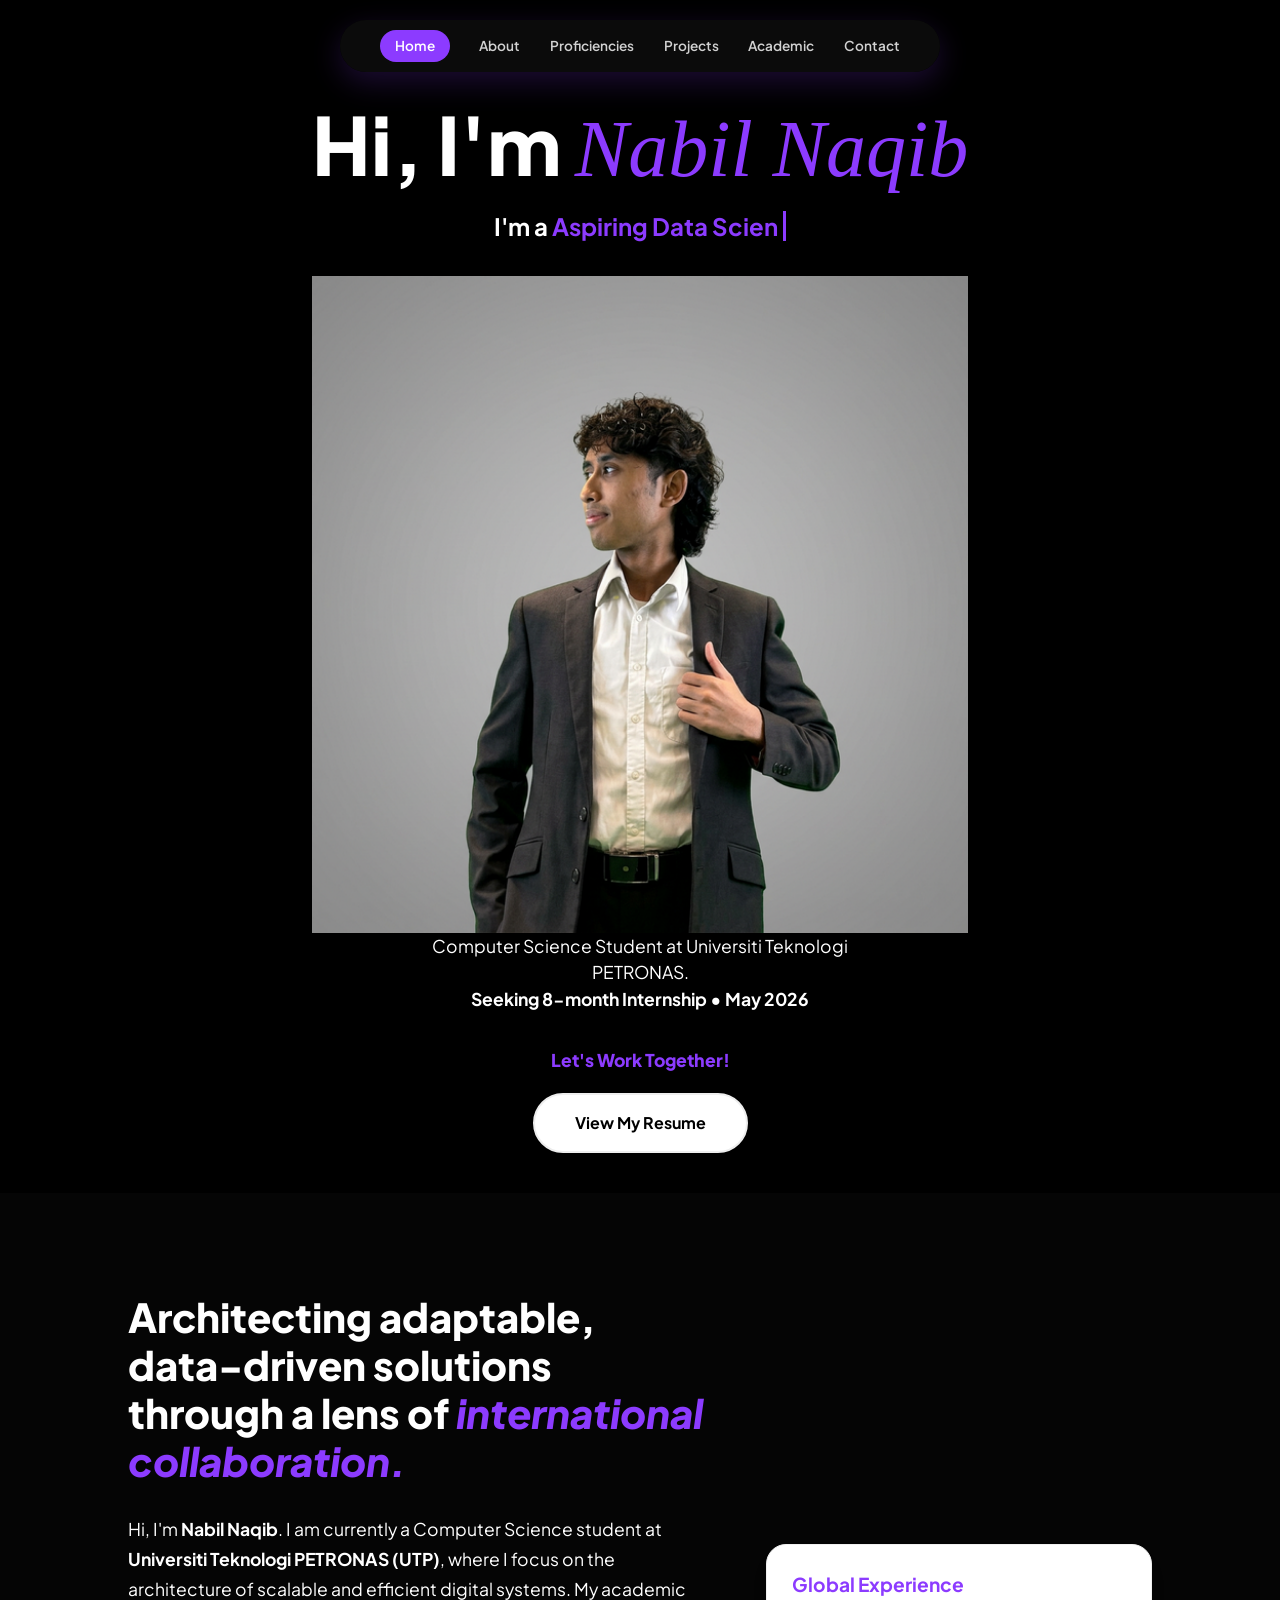
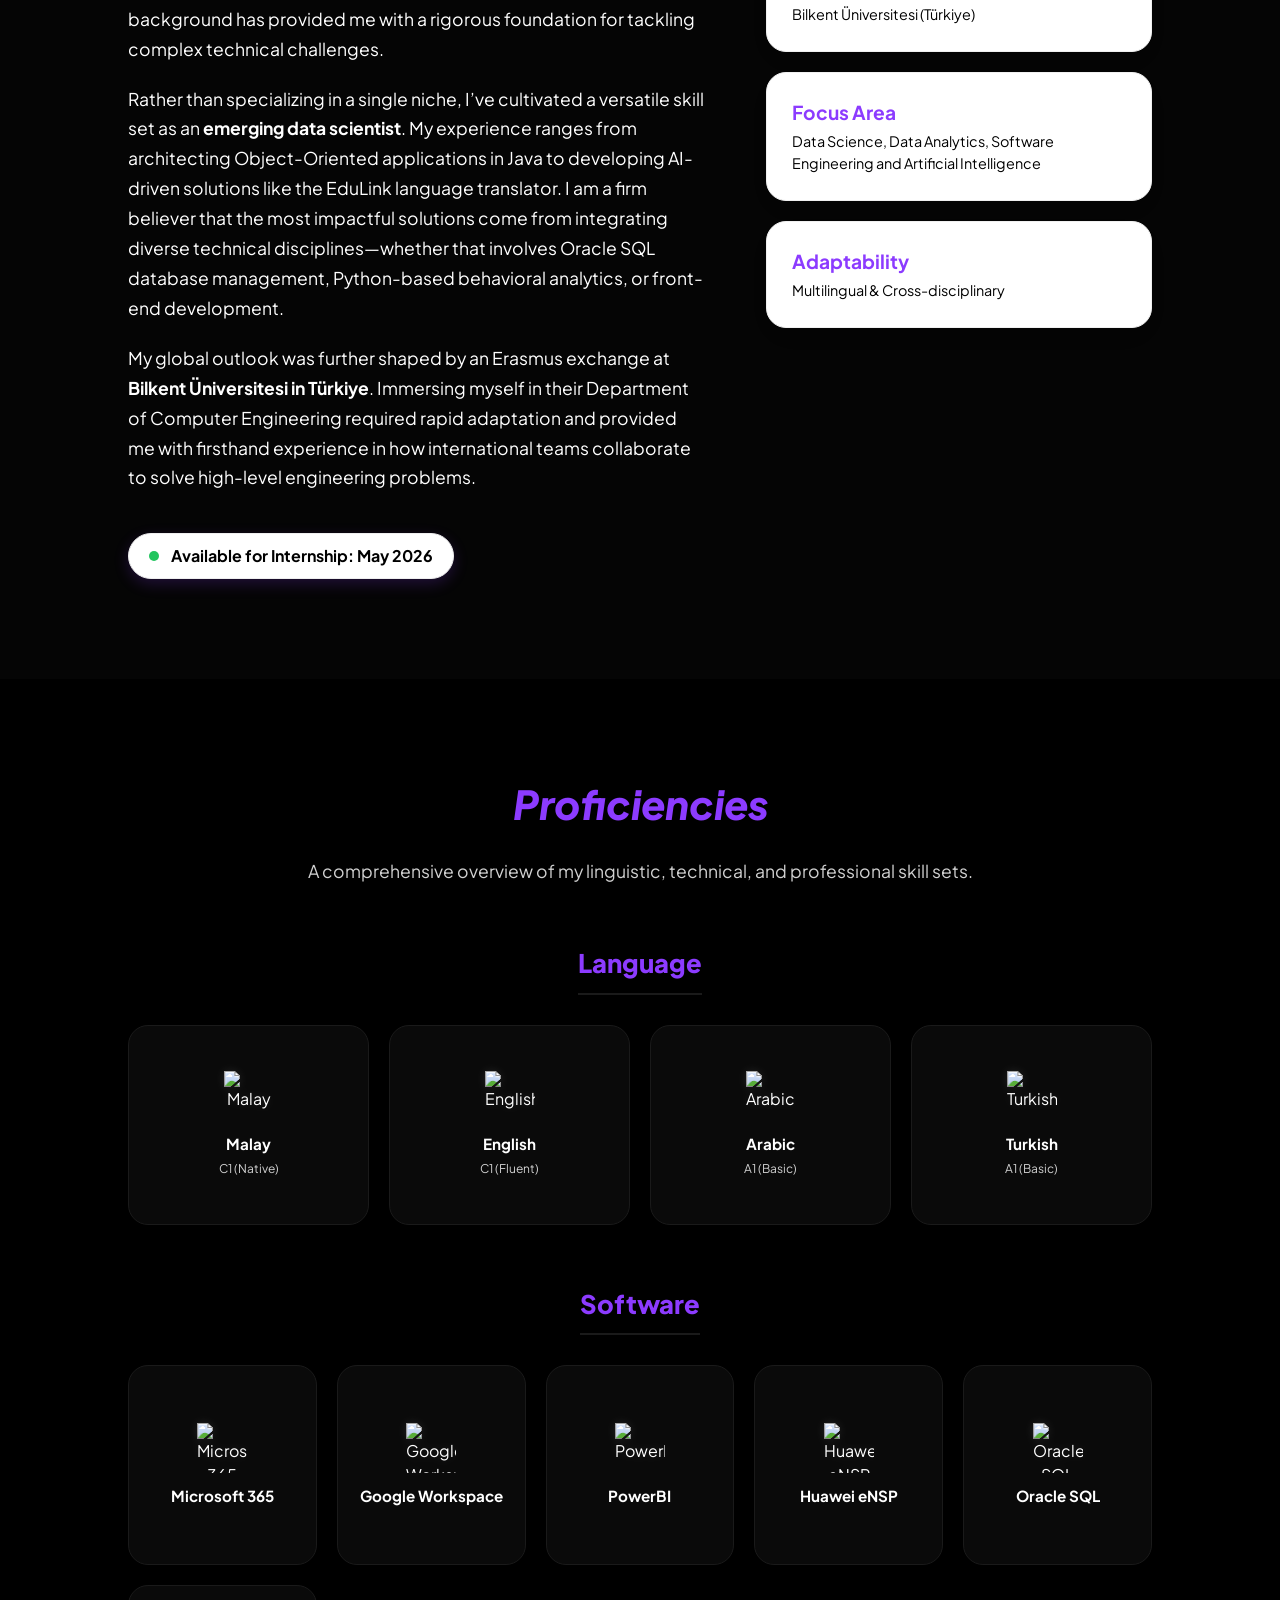
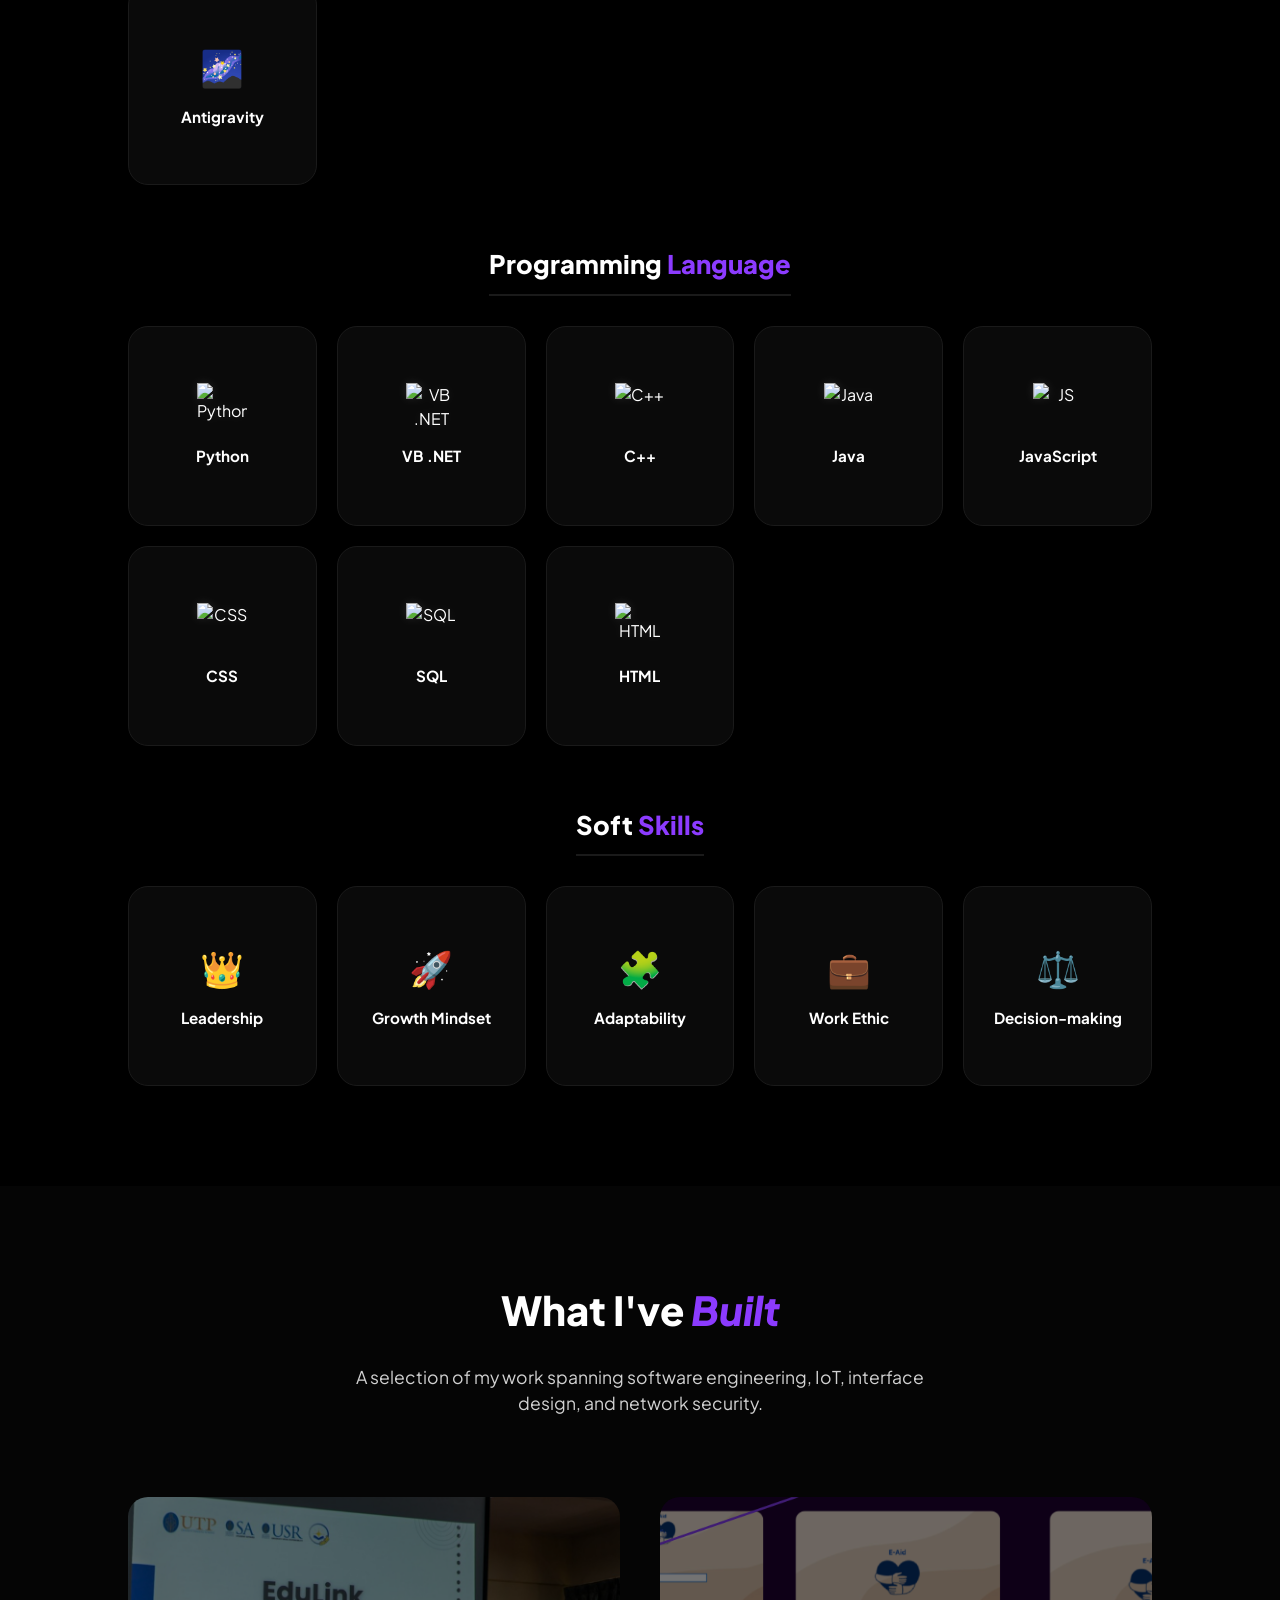
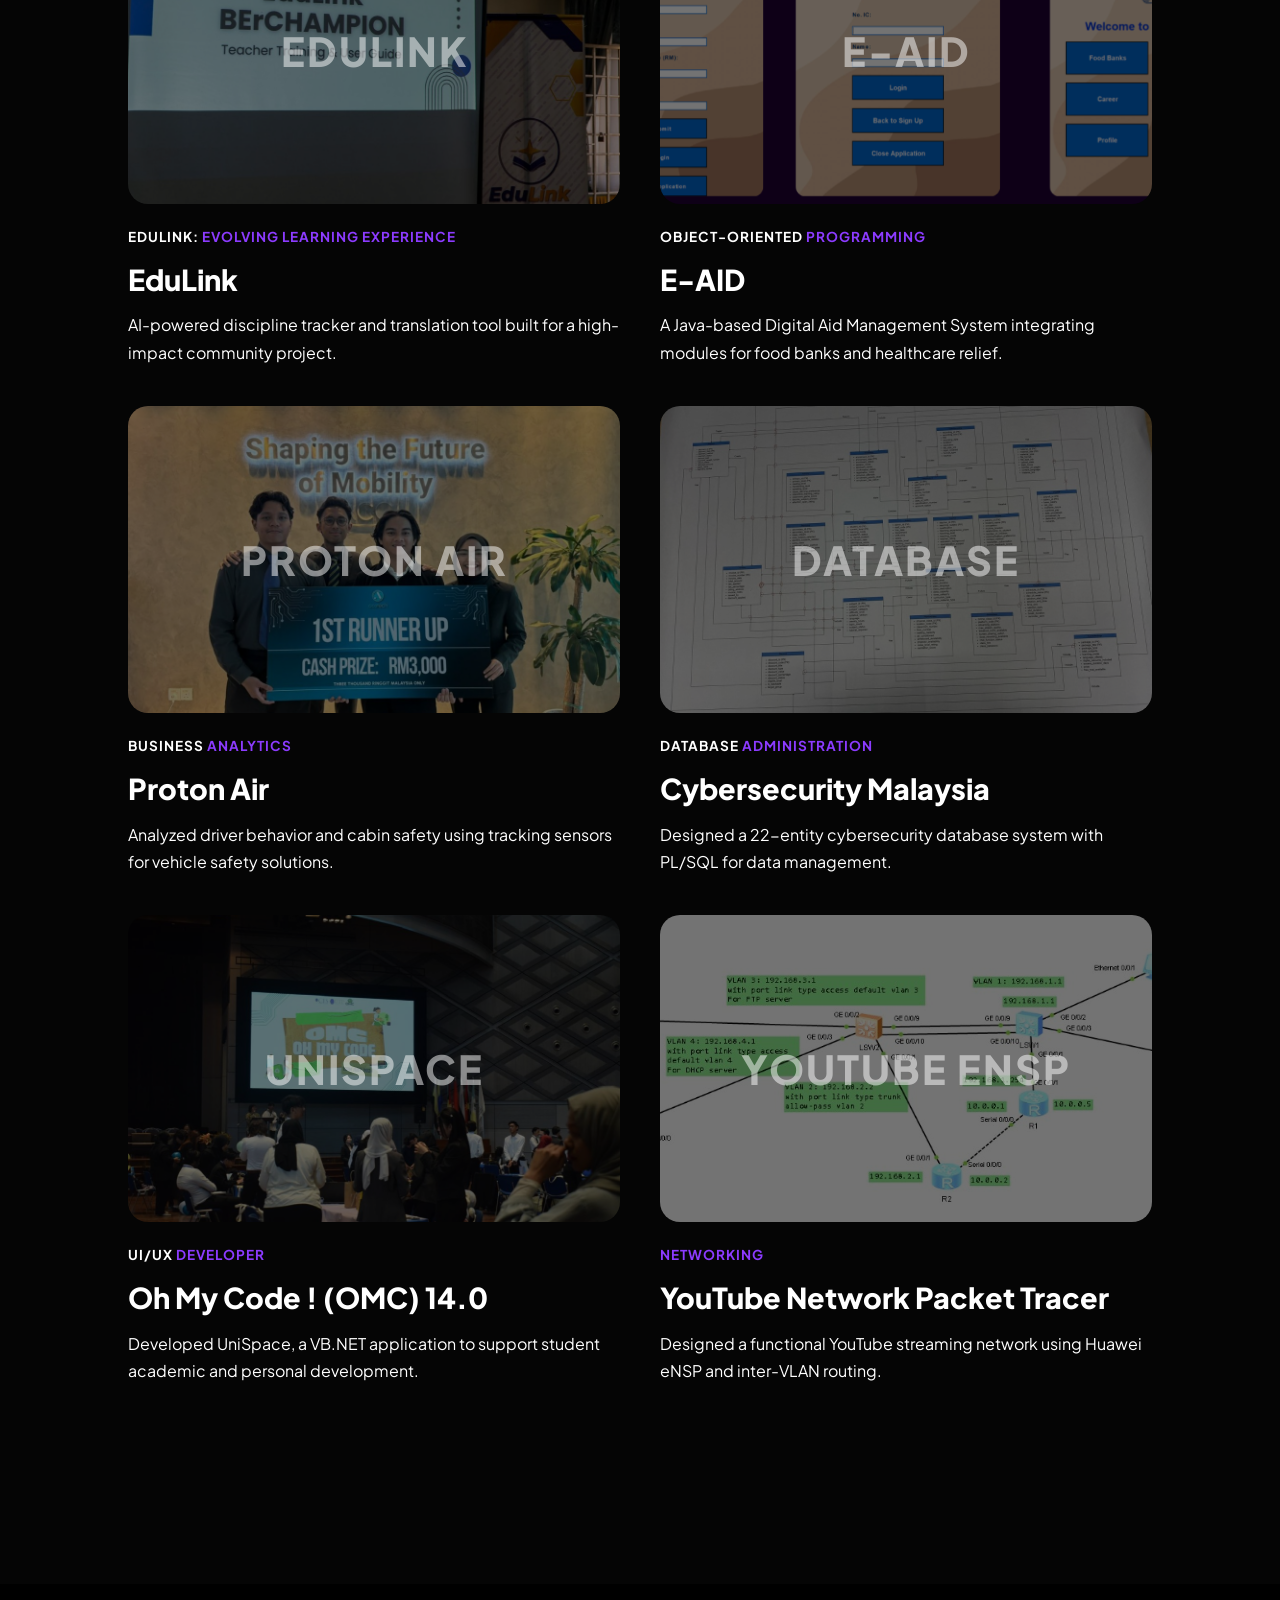
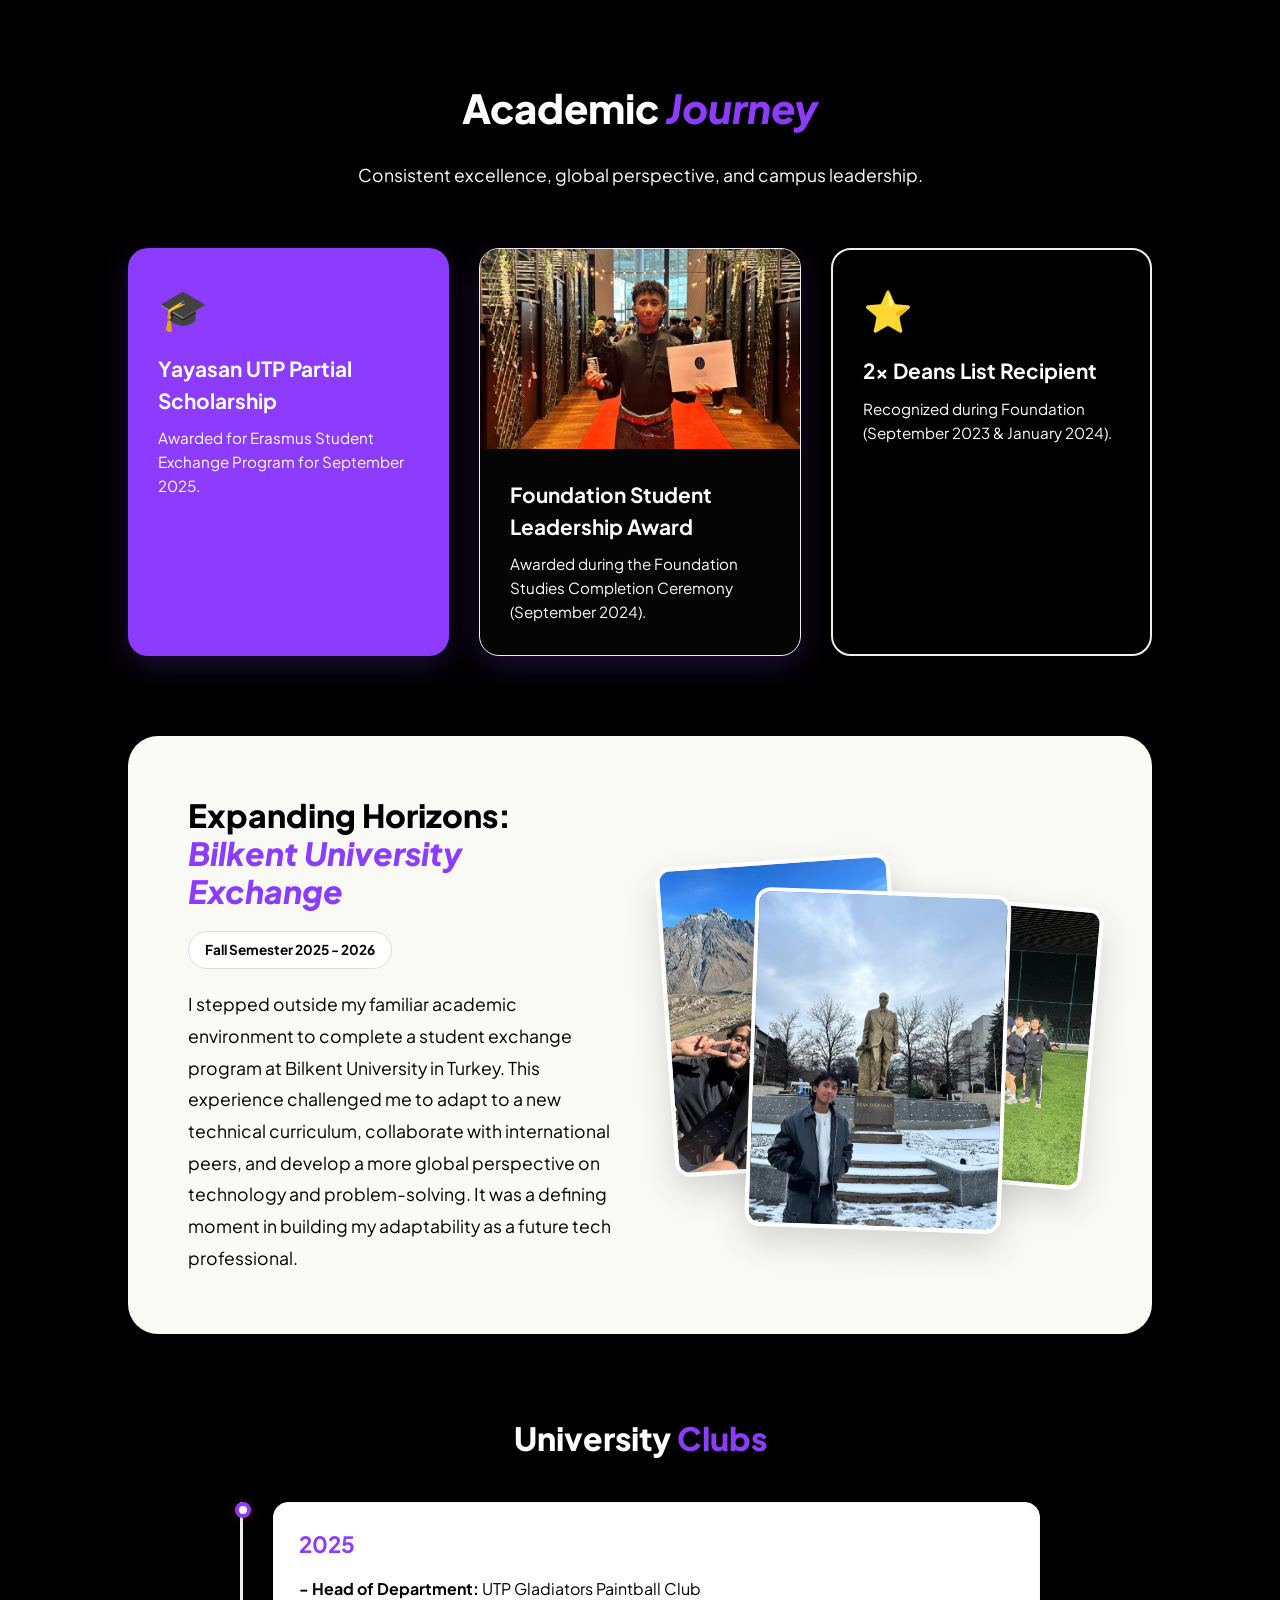
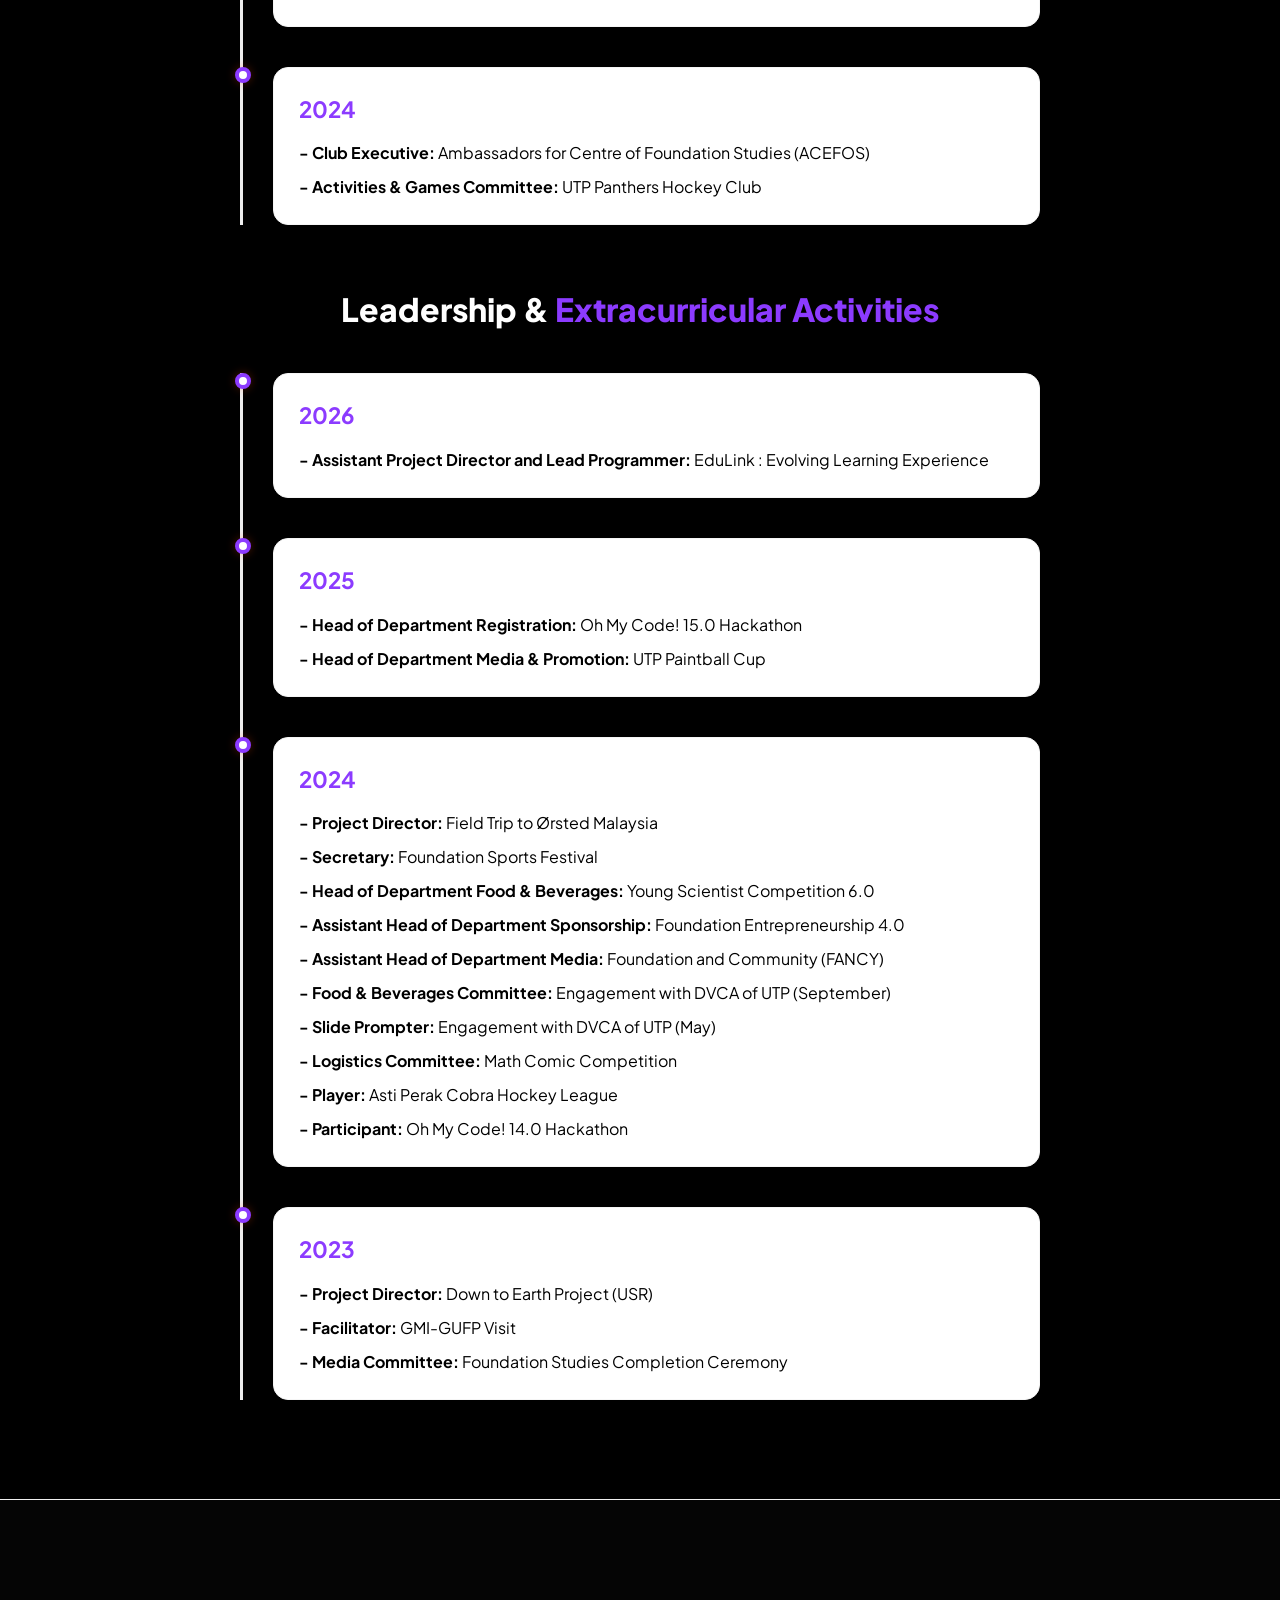
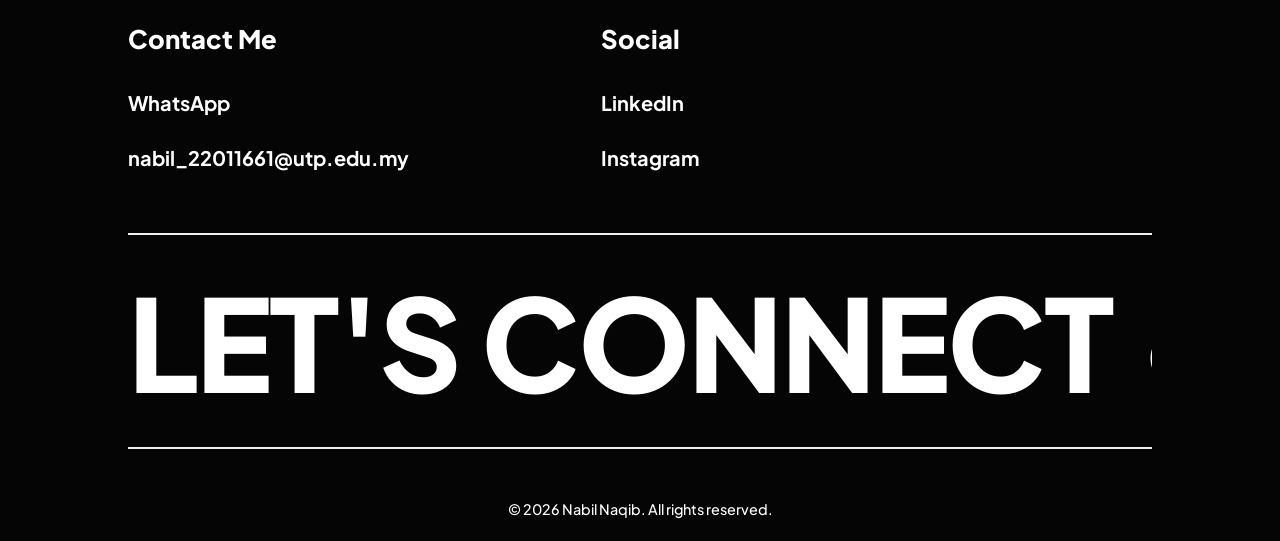
==== commit 54241959: "Optimize: Add lazy loading and font preconnects" ====
--- a/index.html
+++ b/index.html
@@ -6,7 +6,10 @@
     <meta name="viewport" content="width=device-width, initial-scale=1.0">
     <title>Nabil Naqib | Portfolio</title>
     <link rel="stylesheet" href="style.css">
-    <link href="https://fonts.googleapis.com/css2?family=Plus+Jakarta+Sans:wght@400;600;800&display=swap"
+    <link rel="preconnect" href="https://fonts.googleapis.com">
+    <link rel="preconnect" href="https://fonts.gstatic.com" crossorigin>
+    <link
+        href="https://fonts.googleapis.com/css2?family=Outfit:wght@300;400;600;700;800&family=Plus+Jakarta+Sans:wght@300;400;500;600;700;800&display=swap"
         rel="stylesheet">
 </head>
 
@@ -28,8 +31,9 @@
             <h1 class="main-title">Hi, I'm <span class="purple-text">Nabil Naqib</span></h1>
             <h2 class="dynamic-text">I'm a <span id="typing-text"></span></h2>
 
-            <div class="profile-container">
-                <img src="profile.png" alt="Nabil Naqib" class="profile-img">
+            <div class="about-image">
+                <img src="profile.png" alt="Nabil Naqib" class="profile-img" loading="lazy">
+                <div class="image-bg-blob"></div>
             </div>
 
             <p class="sub-headline">
@@ -169,7 +173,7 @@
                         <div class="skill-card-inner">
                             <div class="skill-card-front">
                                 <img src="https://upload.wikimedia.org/wikipedia/commons/4/44/Microsoft_Office_logo_%282018%E2%80%93present%29.svg" alt="Microsoft 365"
-                                    class="skill-icon">
+                                    class="skill-icon" loading="lazy">
                                 <h4>Microsoft 365</h4>
                             </div>
                             <div class="skill-card-back">
@@ -181,7 +185,7 @@
                         <div class="skill-card-inner">
                             <div class="skill-card-front">
                                 <img src="https://upload.wikimedia.org/wikipedia/commons/5/59/Google_Workspace_Logo.svg" alt="Google Workspace"
-                                    class="skill-icon">
+                                    class="skill-icon" loading="lazy">
                                 <h4>Google Workspace</h4>
                             </div>
                             <div class="skill-card-back">
@@ -193,7 +197,7 @@
                         <div class="skill-card-inner">
                             <div class="skill-card-front">
                                 <img src="https://upload.wikimedia.org/wikipedia/commons/c/c9/Power_bi_logo_black.svg" alt="PowerBI"
-                                    class="skill-icon">
+                                    class="skill-icon" loading="lazy">
                                 <h4>PowerBI</h4>
                             </div>
                             <div class="skill-card-back">
@@ -205,7 +209,7 @@
                         <div class="skill-card-inner">
                             <div class="skill-card-front">
                                 <img src="https://www.huawei.com/Assets/CBG/img/logo.png" alt="Huawei eNSP"
-                                    class="skill-icon">
+                                    class="skill-icon" loading="lazy">
                                 <h4>Huawei eNSP</h4>
                             </div>
                             <div class="skill-card-back">
@@ -516,7 +520,7 @@
             </div>
 
             <div class="highlight-card image-card">
-                <img src="award.jpg" alt="Foundation Student Leadership Award" class="award-img">
+                <img src="award.jpg" alt="Foundation Student Leadership Award" class="award-img" loading="lazy">
                 <div class="card-content">
                     <h3>Foundation Student Leadership Award</h3>
                     <p>Awarded during the Foundation Studies Completion Ceremony (September 2024).</p>
@@ -546,9 +550,9 @@
             </div>
 
             <div class="global-collage">
-                <img src="turkey1.jpg" alt="Bilkent Exchange 1" class="collage-img img-1">
-                <img src="turkey2.jpg" alt="Bilkent Exchange 2" class="collage-img img-2">
-                <img src="turkey3.jpg" alt="Bilkent Exchange 3" class="collage-img img-3">
+                <img src="turkey1.jpg" alt="Bilkent Exchange 1" class="collage-img img-1" loading="lazy">
+                <img src="turkey2.jpg" alt="Bilkent Exchange 2" class="collage-img img-2" loading="lazy">
+                <img src="turkey3.jpg" alt="Bilkent Exchange 3" class="collage-img img-3" loading="lazy">
             </div>
         </div>
 
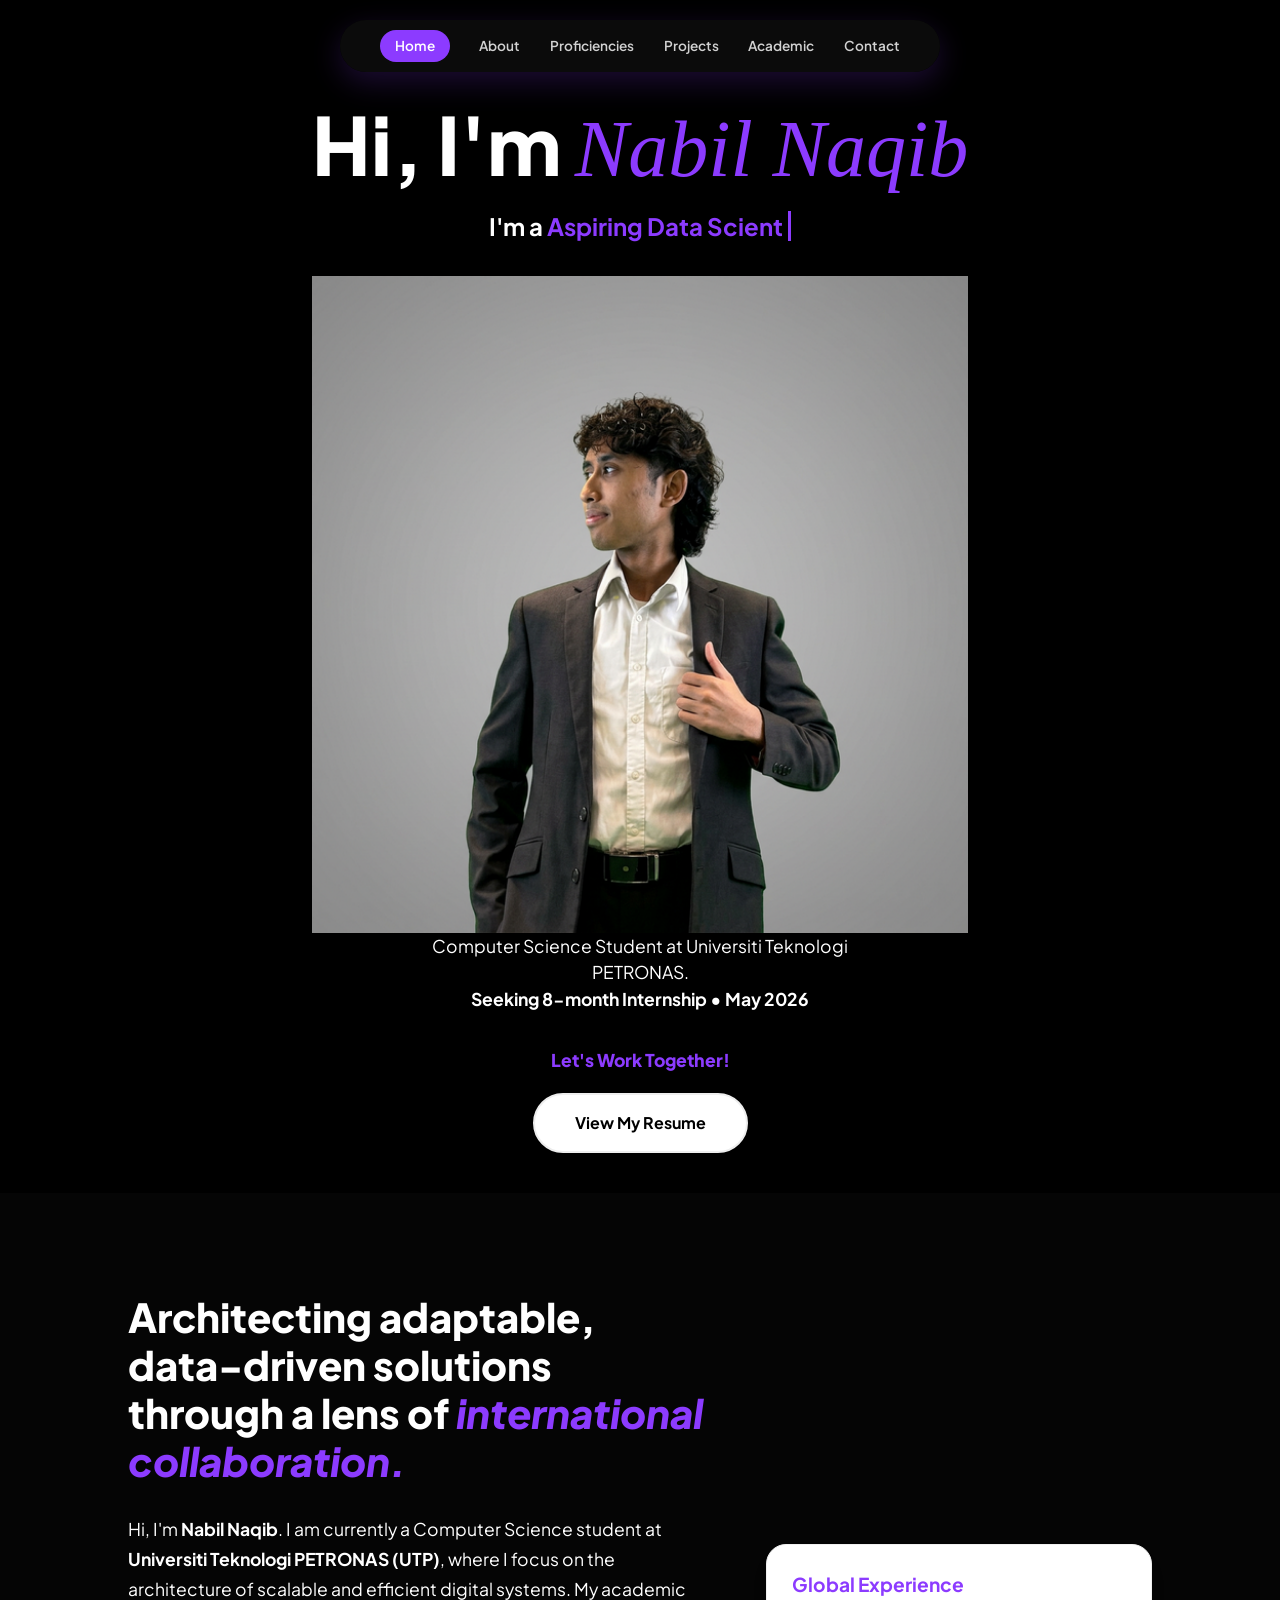
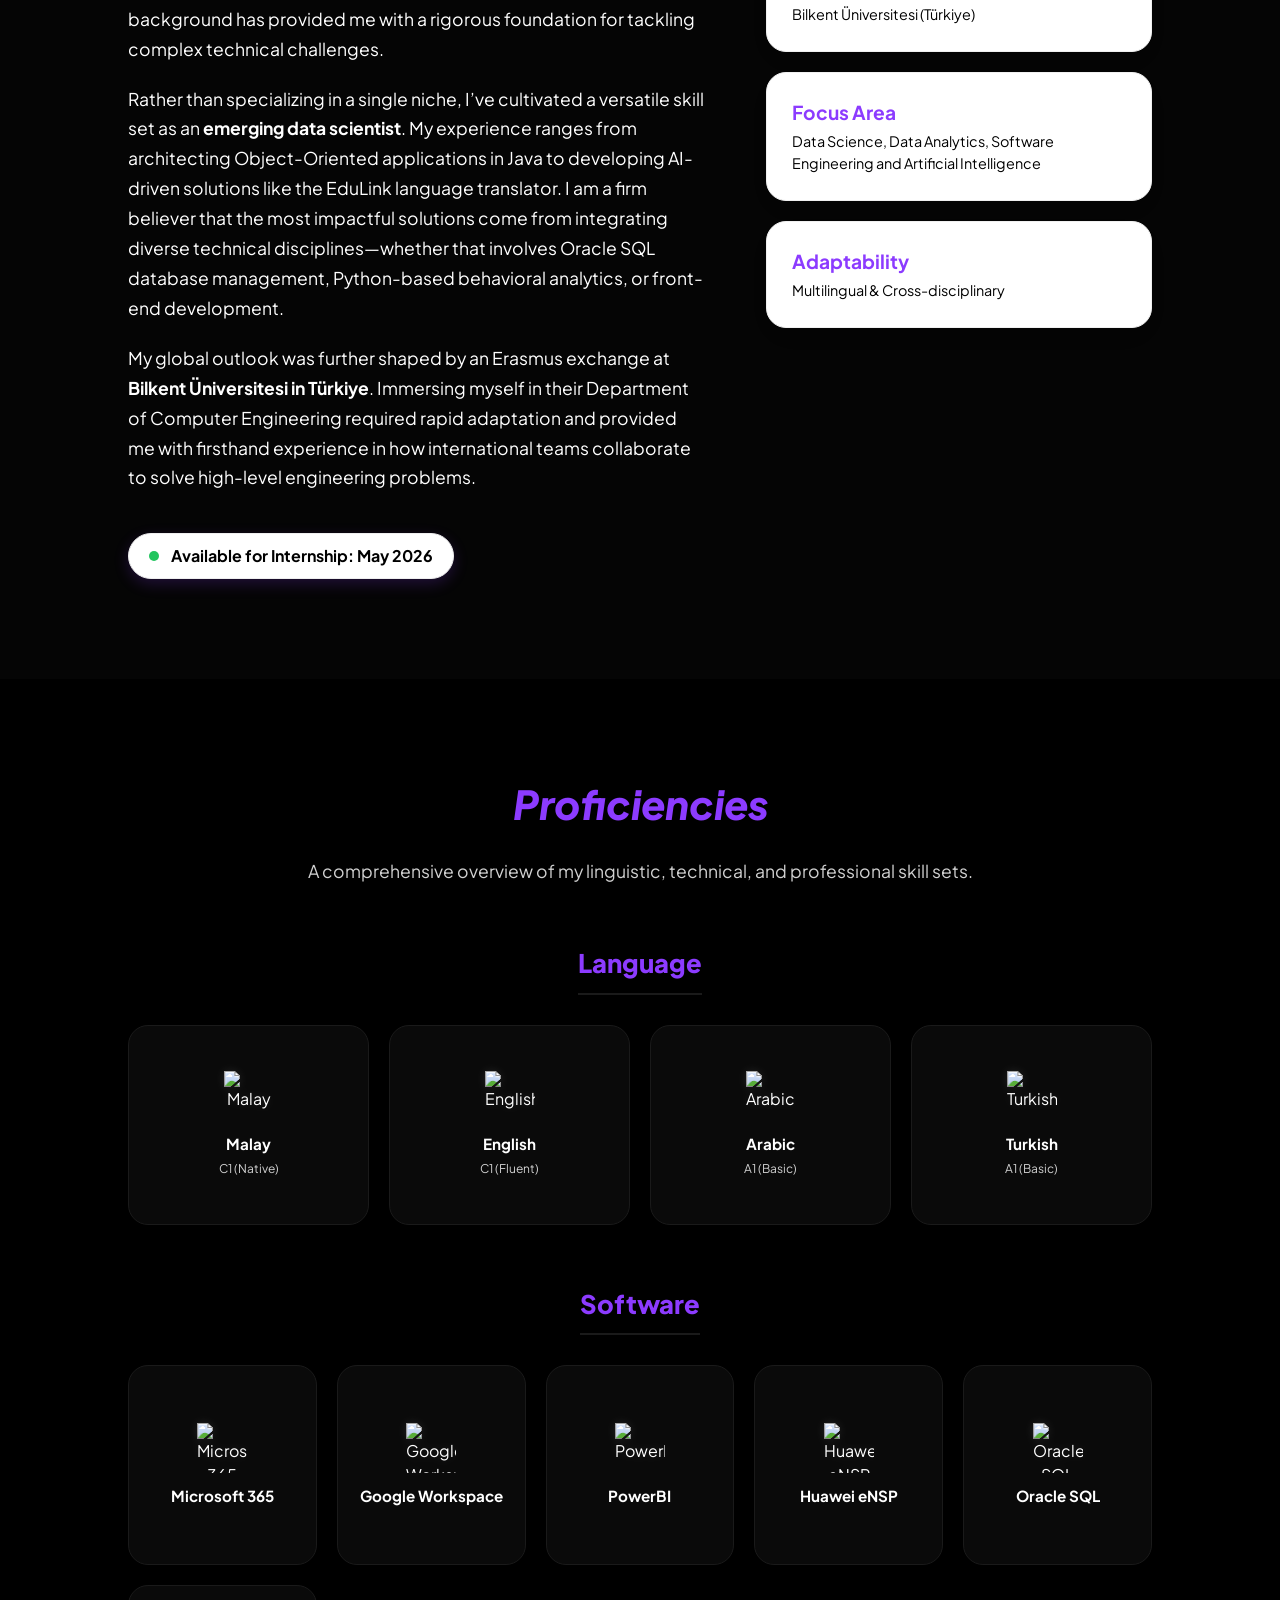
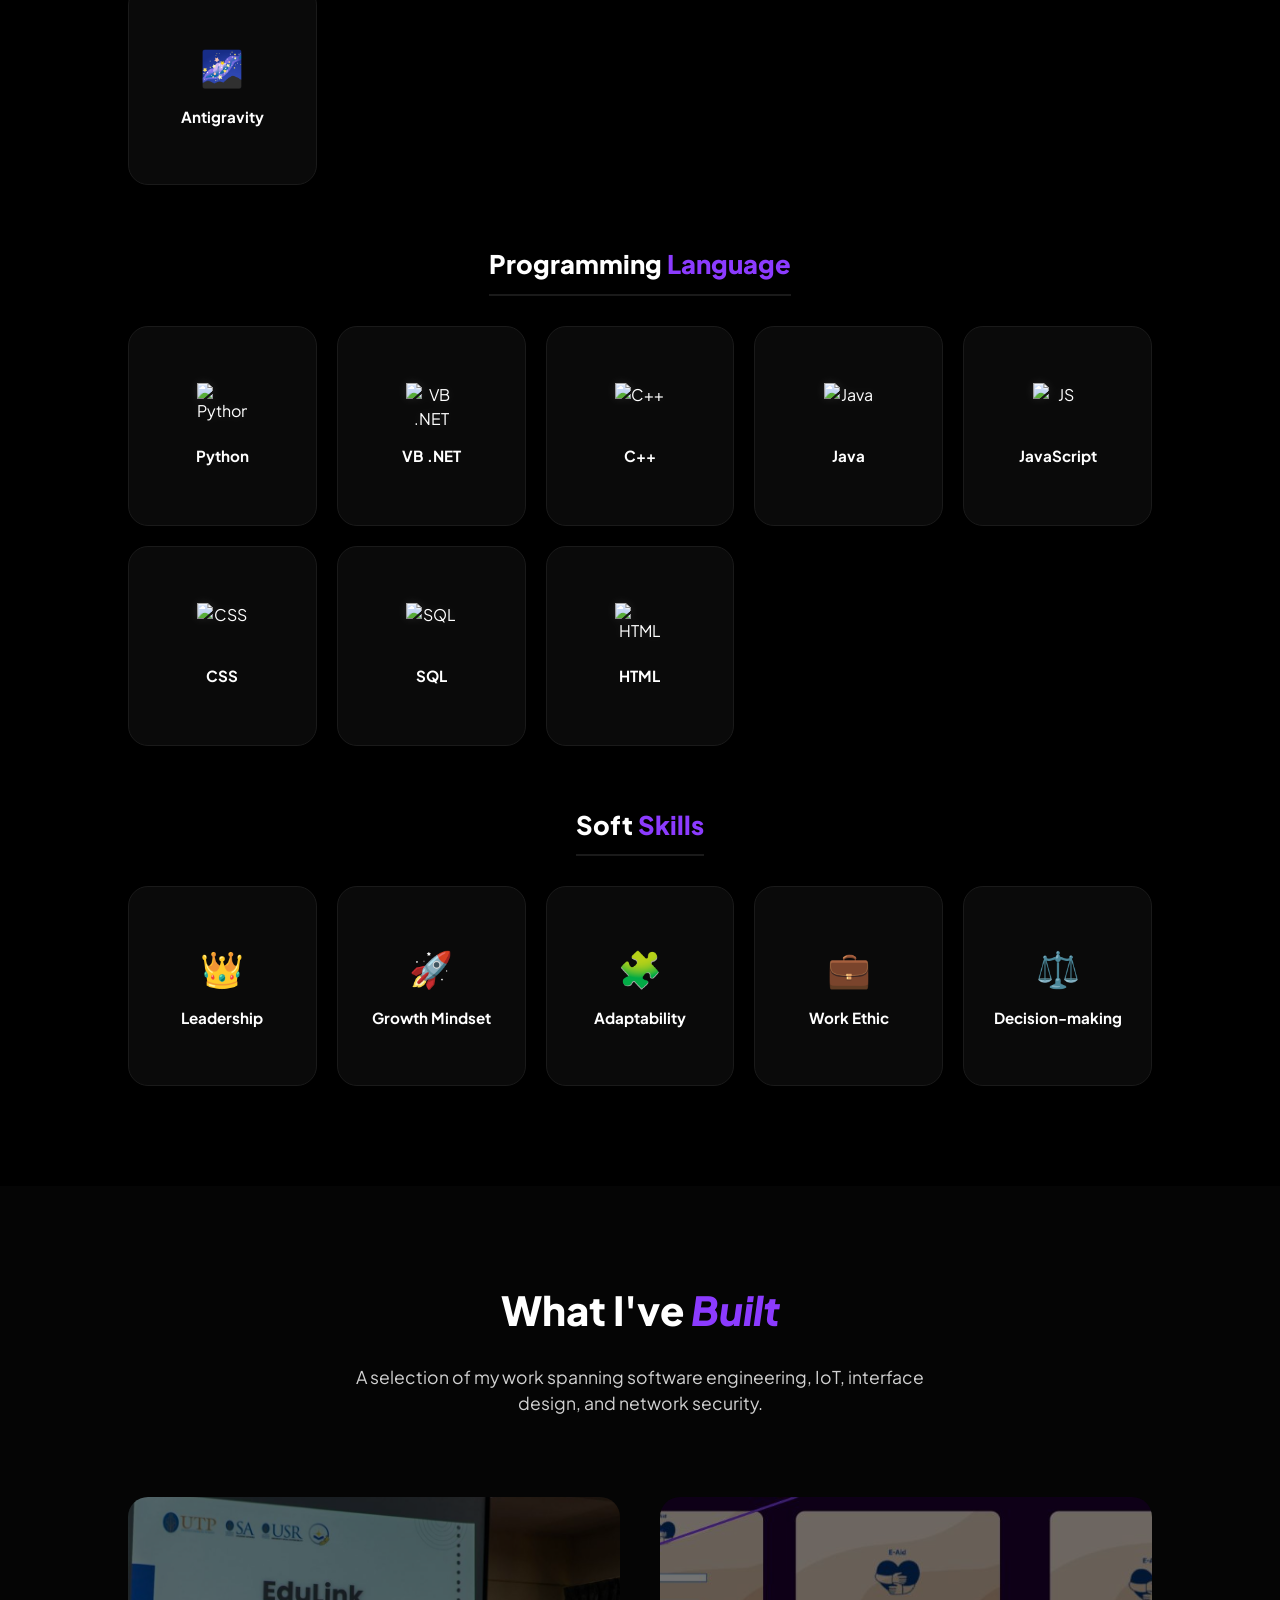
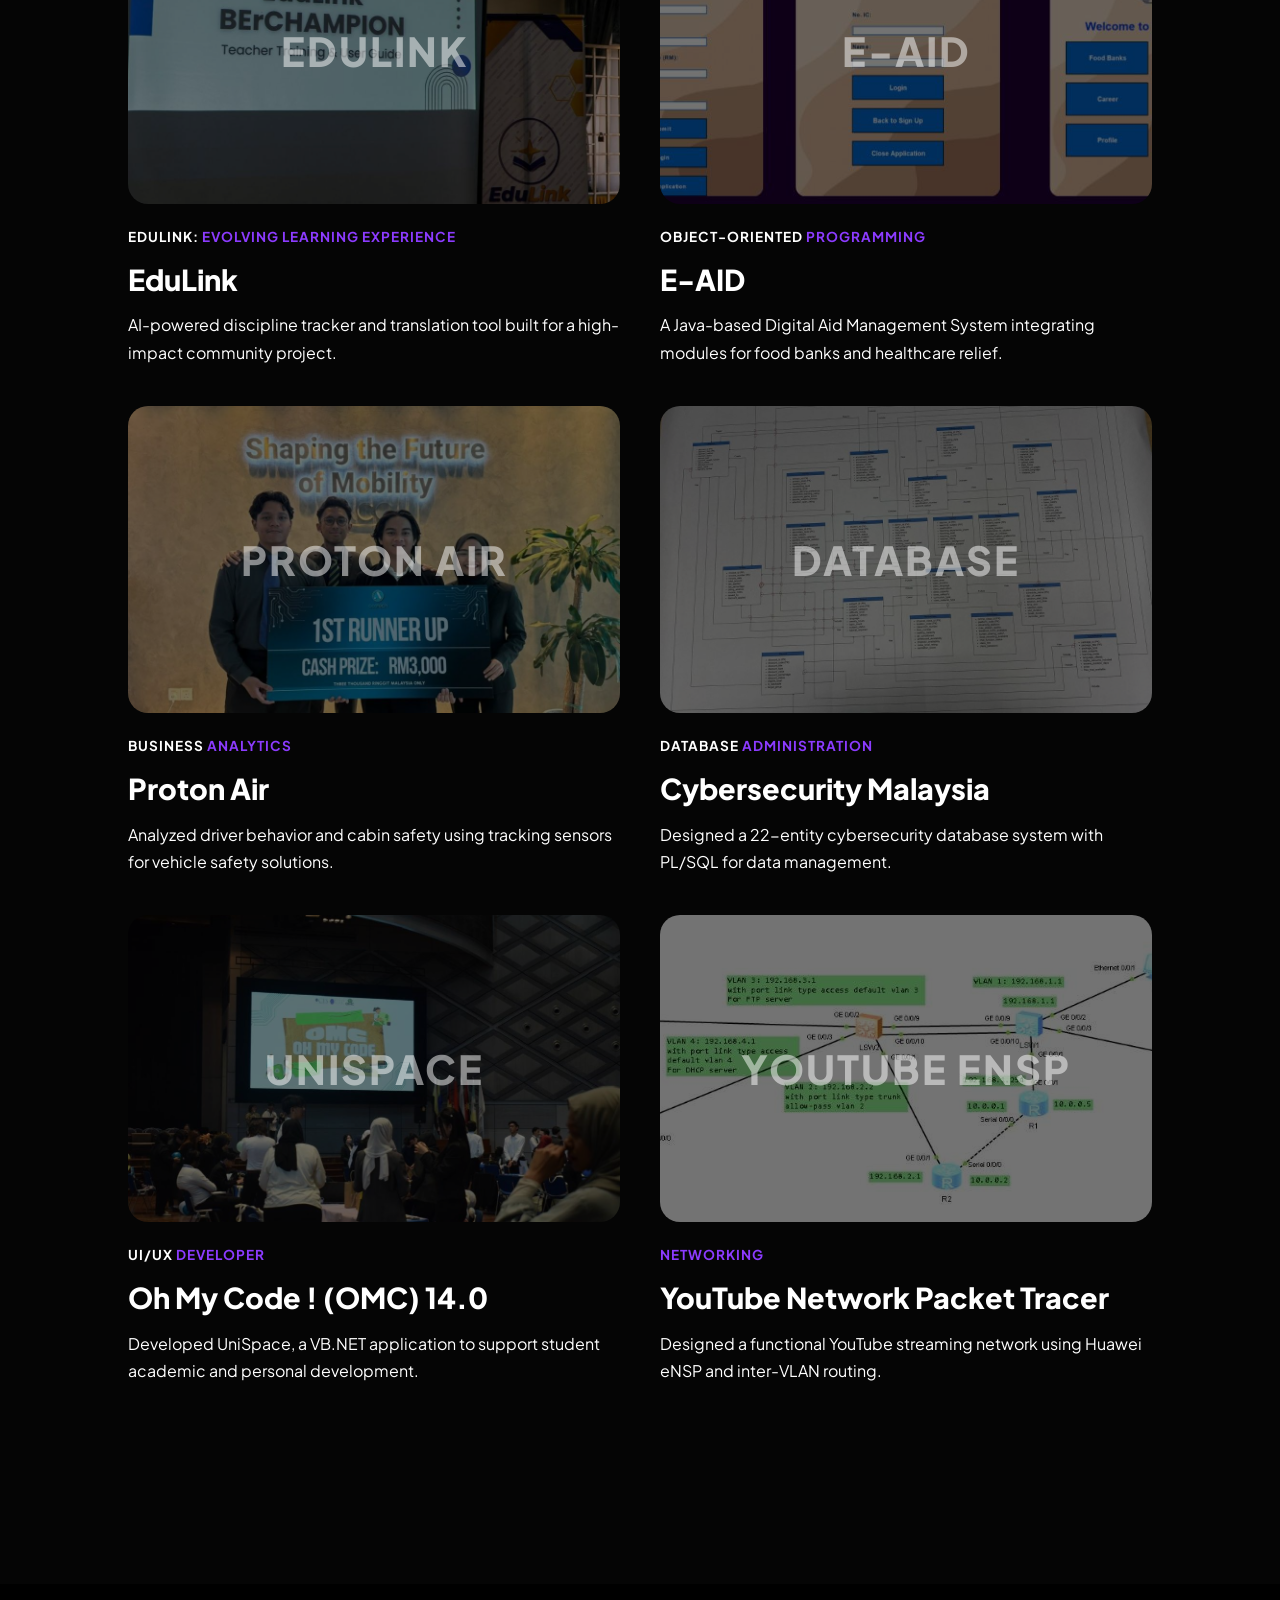
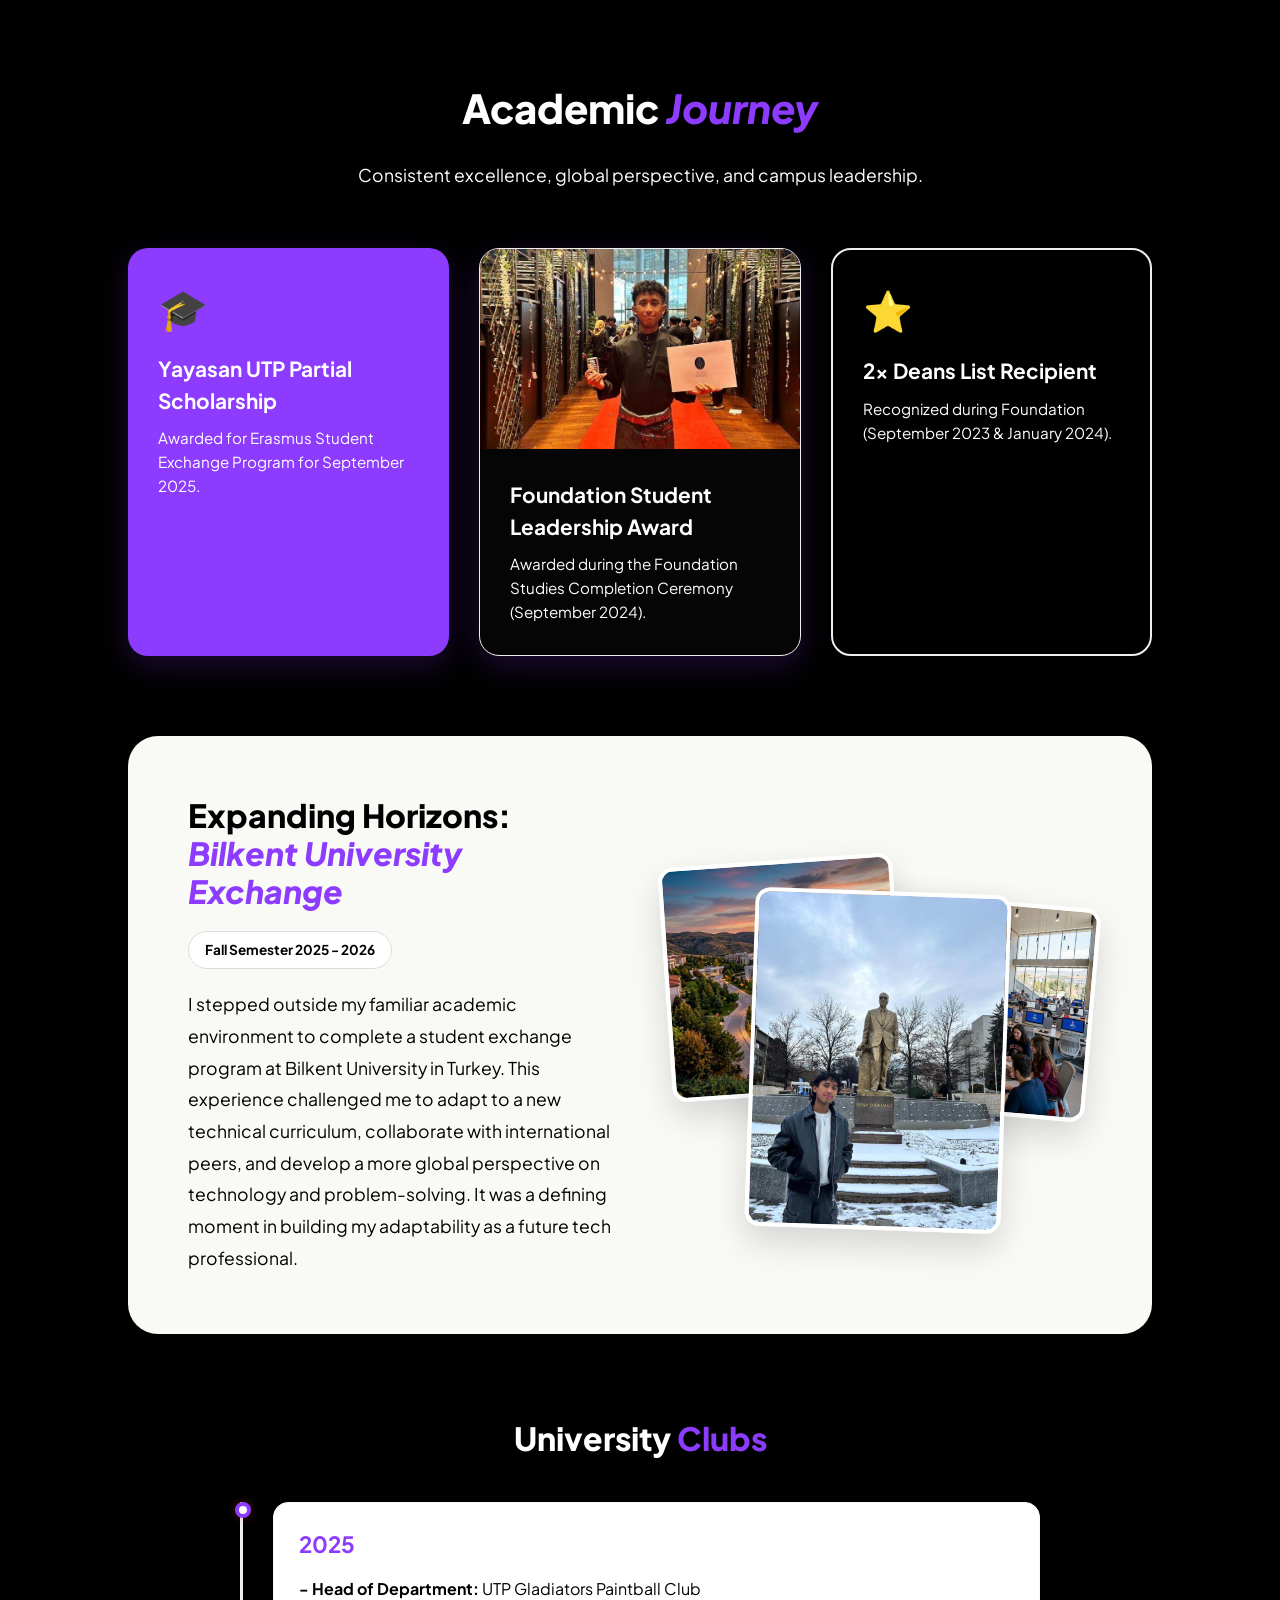
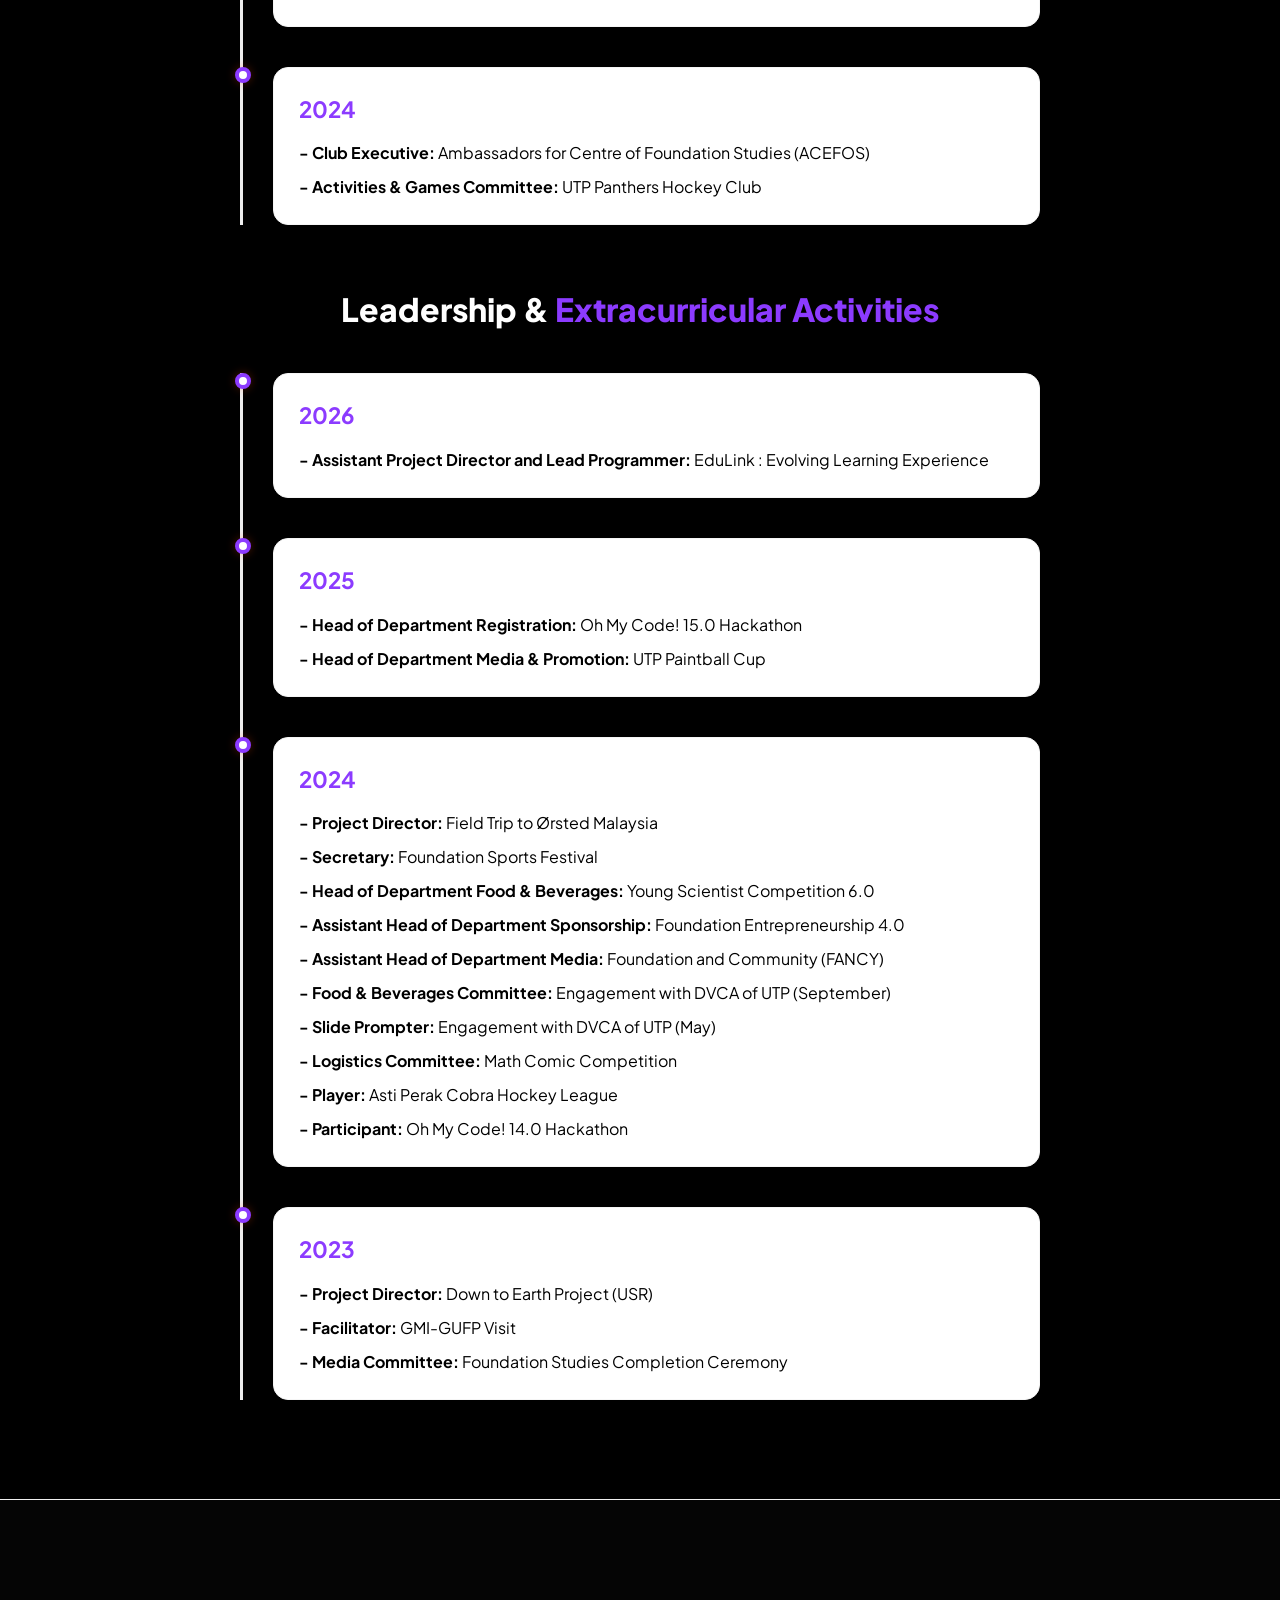
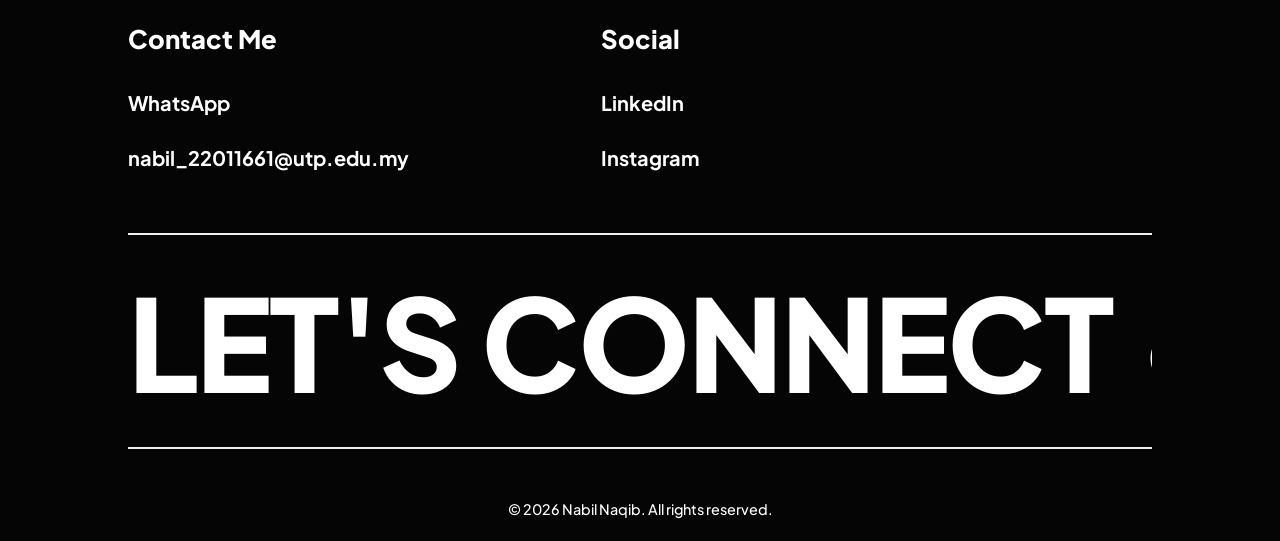
==== commit be8f94cf: "Optimize: Aggressive image compression and JPG conversion" ====
--- a/index.html
+++ b/index.html
@@ -550,8 +550,8 @@
             </div>
 
             <div class="global-collage">
-                <img src="turkey1.jpg" alt="Bilkent Exchange 1" class="collage-img img-1" loading="lazy">
-                <img src="turkey2.jpg" alt="Bilkent Exchange 2" class="collage-img img-2" loading="lazy">
+                <img src="bilkent1.jpg" alt="Bilkent Exchange 1" class="collage-img img-1" loading="lazy">
+                <img src="bilkent2.jpg" alt="Bilkent Exchange 2" class="collage-img img-2" loading="lazy">
                 <img src="turkey3.jpg" alt="Bilkent Exchange 3" class="collage-img img-3" loading="lazy">
             </div>
         </div>
--- a/style.css
+++ b/style.css
@@ -644,7 +644,7 @@
 }
 
 .theme-eaid {
-    background: linear-gradient(rgba(0, 0, 0, 0.55), rgba(0, 0, 0, 0.55)), url('eaid_thumb.png');
+    background: linear-gradient(rgba(0, 0, 0, 0.55), rgba(0, 0, 0, 0.55)), url('eaid_thumb.jpg');
     background-size: cover;
     background-position: center;
 }
